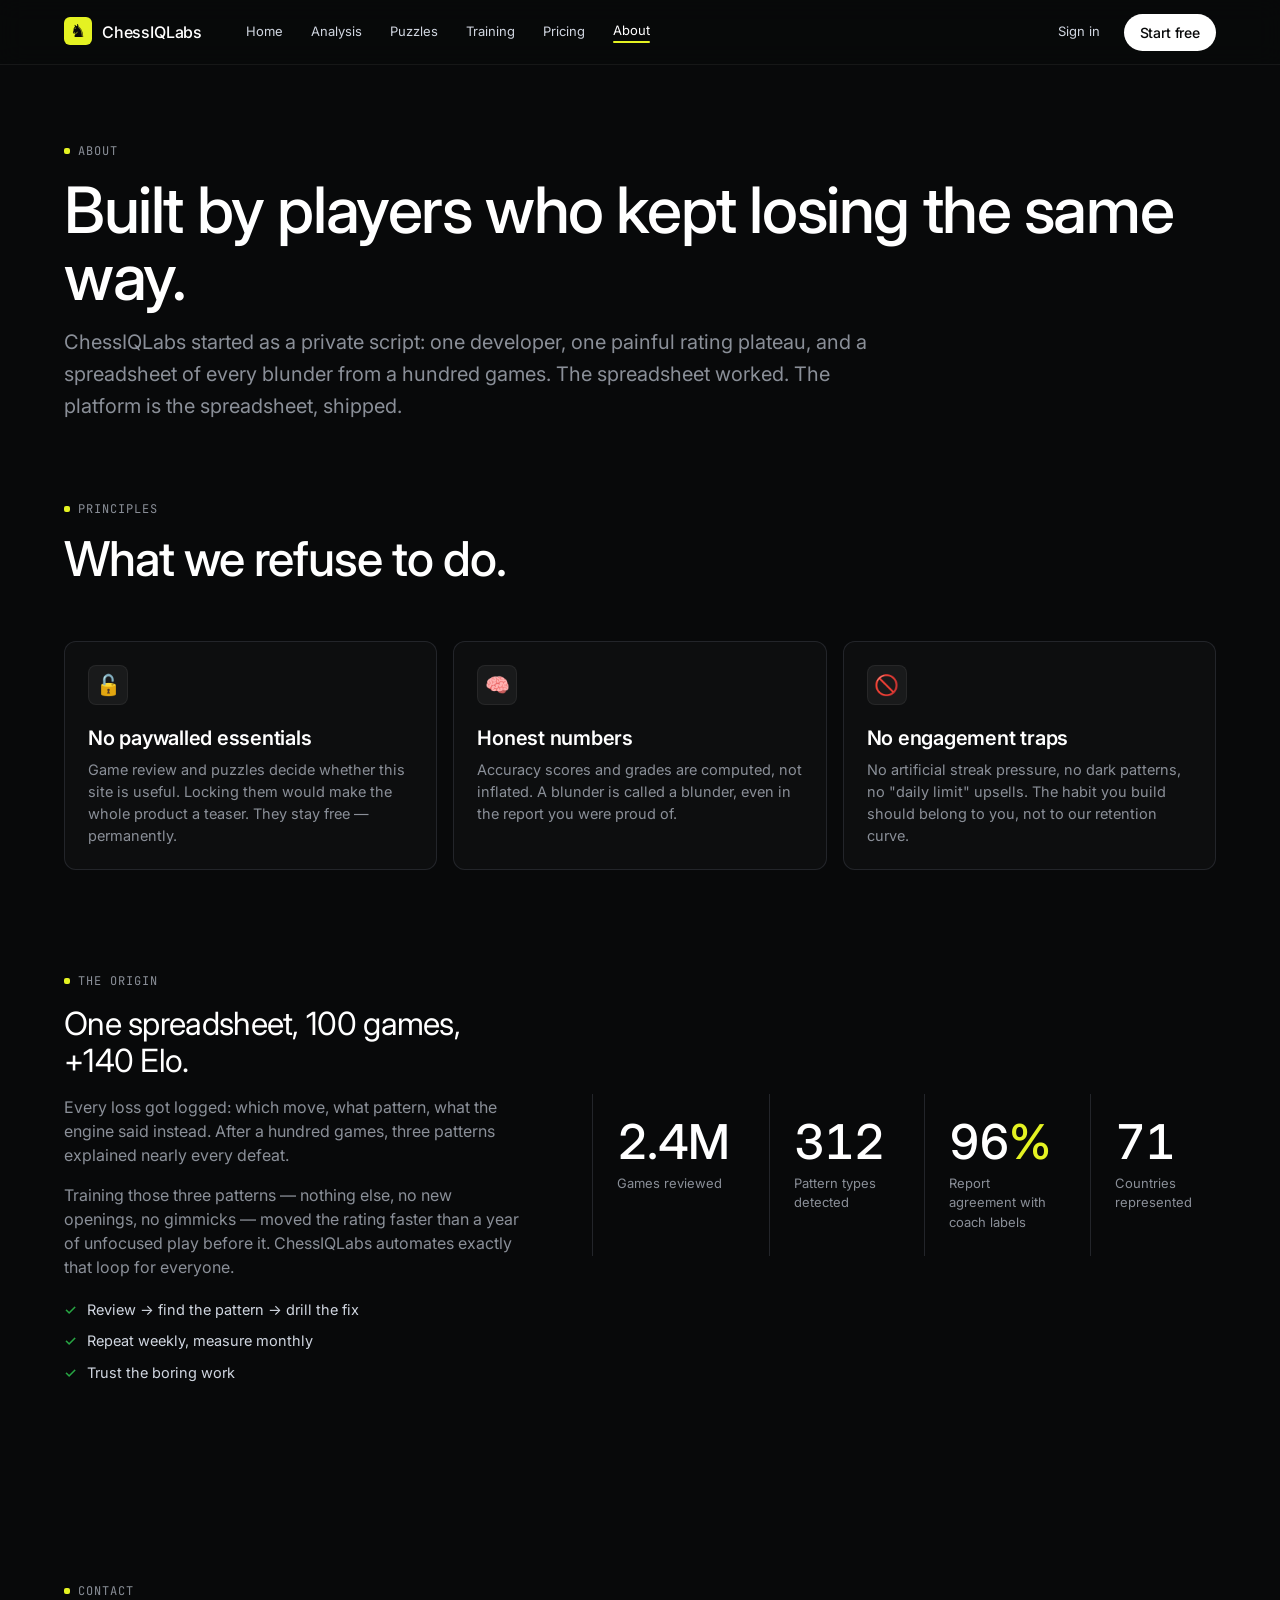
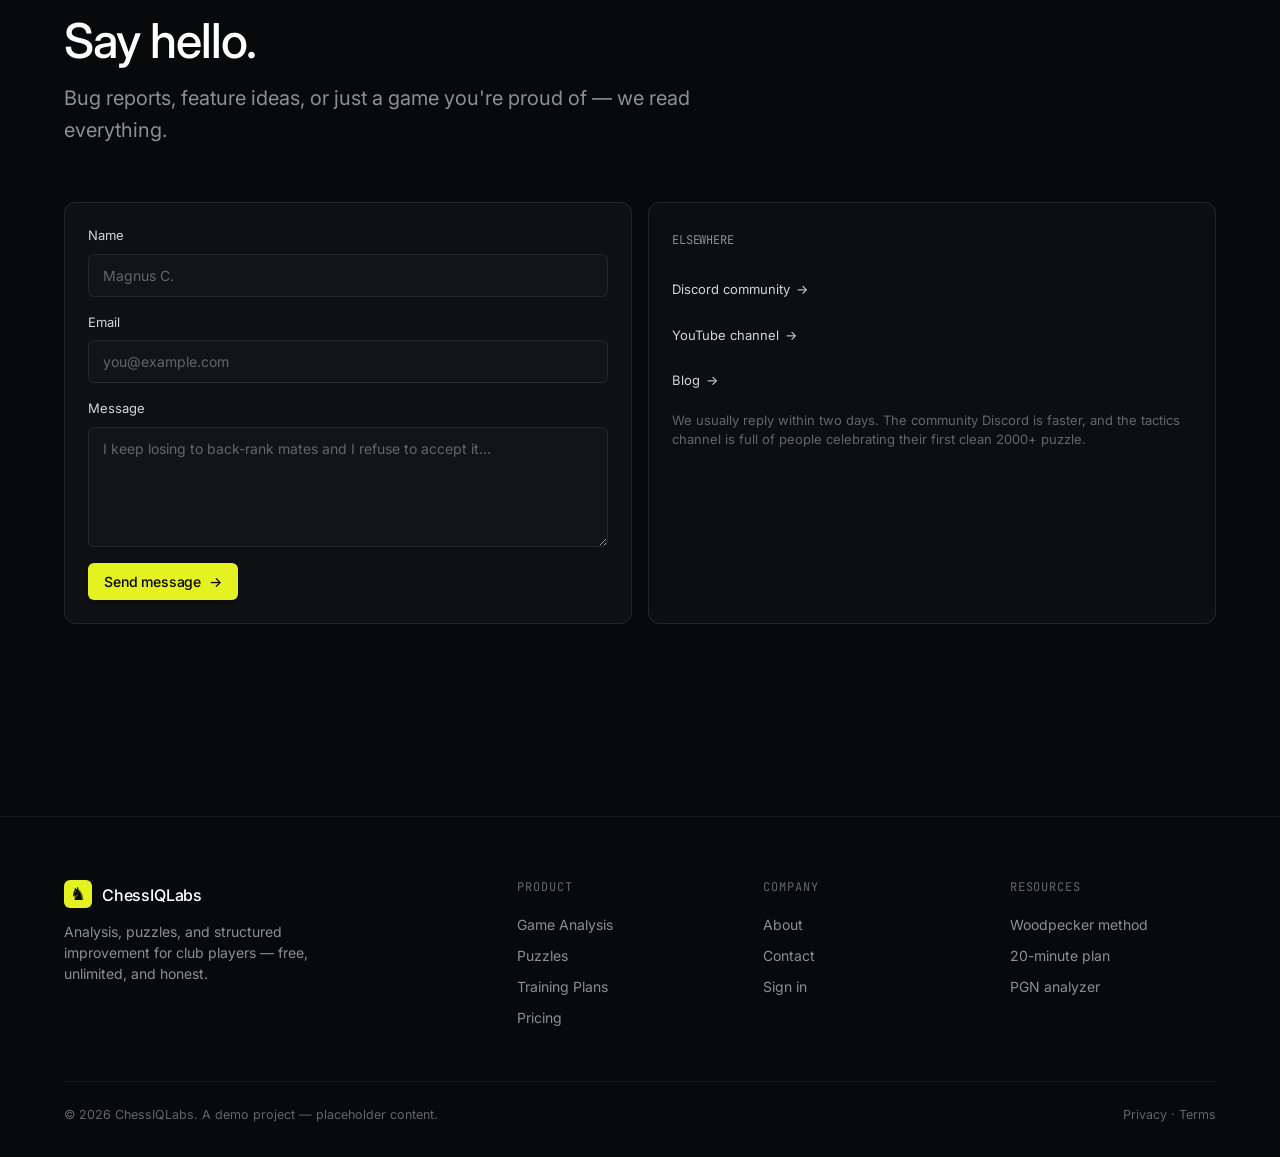
==== about.html @ 715cc567 "ChessIQLabs v1 - chess analysis, puzzles and training site" ====
<!DOCTYPE html>
<html lang="en">
<head>
  <meta charset="UTF-8" />
  <meta name="viewport" content="width=device-width, initial-scale=1.0" />
  <title>About — ChessIQLabs</title>
  <meta name="description" content="About ChessIQLabs: why we built a free, honest chess improvement platform for club players." />
  <link rel="icon" href="data:image/svg+xml,<svg xmlns='http://www.w3.org/2000/svg' viewBox='0 0 100 100'><rect width='100' height='100' rx='20' fill='%23e4f222'/><text x='50' y='72' font-size='58' text-anchor='middle'>♞</text></svg>" />
  <link rel="preconnect" href="https://fonts.googleapis.com" />
  <link rel="preconnect" href="https://fonts.gstatic.com" crossorigin />
  <link href="https://fonts.googleapis.com/css2?family=Inter:wght@100..900&family=JetBrains+Mono:wght@400&display=swap" rel="stylesheet" />
  <link rel="stylesheet" href="css/style.css" />
</head>
<body data-page="about">

  <header class="nav">
    <div class="nav-inner">
      <a href="index.html" class="logo"><span class="logo-glyph">♞</span>ChessIQLabs</a>
      <nav class="nav-links" aria-label="Primary">
        <a href="index.html">Home</a>
        <a href="analysis.html">Analysis</a>
        <a href="puzzles.html">Puzzles</a>
        <a href="training.html">Training</a>
        <a href="pricing.html">Pricing</a>
        <a href="about.html" class="active">About</a>
      </nav>
      <div class="nav-spacer"></div>
      <div class="nav-cta">
        <a href="#" class="signin" data-signin>Sign in</a>
        <a href="analysis.html" class="btn btn-white">Start free</a>
      </div>
      <button class="hamburger" aria-label="Menu" aria-expanded="false"><span></span><span></span><span></span></button>
    </div>
  </header>
  <div class="mobile-menu">
    <a href="index.html">Home</a>
    <a href="analysis.html">Analysis</a>
    <a href="puzzles.html">Puzzles</a>
    <a href="training.html">Training</a>
    <a href="pricing.html">Pricing</a>
    <a href="about.html" class="active">About</a>
    <a href="analysis.html" class="btn btn-lime">Start free</a>
  </div>

  <main>
    <section class="page-hero">
      <div class="container">
        <span class="eyebrow">About</span>
        <h1 class="h-hero">Built by players who kept losing the same way.</h1>
        <p class="lead">ChessIQLabs started as a private script: one developer, one painful rating plateau, and a spreadsheet of every blunder from a hundred games. The spreadsheet worked. The platform is the spreadsheet, shipped.</p>
      </div>
    </section>

    <!-- ======= VALUES ======= -->
    <section class="section" style="padding-top:24px">
      <div class="container">
        <div class="section-head reveal">
          <span class="eyebrow">Principles</span>
          <h2 class="h-section">What we refuse to do.</h2>
        </div>
        <div class="grid-3">
          <div class="card reveal">
            <div class="card-icon">🔓</div>
            <h3 class="h-card">No paywalled essentials</h3>
            <p>Game review and puzzles decide whether this site is useful. Locking them would make the whole product a teaser. They stay free — permanently.</p>
          </div>
          <div class="card reveal" style="--reveal-delay:.08s">
            <div class="card-icon">🧠</div>
            <h3 class="h-card">Honest numbers</h3>
            <p>Accuracy scores and grades are computed, not inflated. A blunder is called a blunder, even in the report you were proud of.</p>
          </div>
          <div class="card reveal" style="--reveal-delay:.16s">
            <div class="card-icon">🚫</div>
            <h3 class="h-card">No engagement traps</h3>
            <p>No artificial streak pressure, no dark patterns, no "daily limit" upsells. The habit you build should belong to you, not to our retention curve.</p>
          </div>
        </div>
      </div>
    </section>

    <!-- ======= STORY SPLIT ======= -->
    <section class="section" style="padding-top:0">
      <div class="container split">
        <div class="split-copy reveal">
          <span class="eyebrow">The origin</span>
          <h2 class="h-sub">One spreadsheet, 100 games, +140 Elo.</h2>
          <p>Every loss got logged: which move, what pattern, what the engine said instead. After a hundred games, three patterns explained nearly every defeat.</p>
          <p>Training those three patterns — nothing else, no new openings, no gimmicks — moved the rating faster than a year of unfocused play before it. ChessIQLabs automates exactly that loop for everyone.</p>
          <ul class="check-list">
            <li>Review → find the pattern → drill the fix</li>
            <li>Repeat weekly, measure monthly</li>
            <li>Trust the boring work</li>
          </ul>
        </div>
        <div class="reveal" style="--reveal-delay:.1s">
          <div class="stats">
            <div class="stat"><div class="stat-num"><span data-count="2.4" data-suffix="M">0</span></div><div class="stat-label">Games reviewed</div></div>
            <div class="stat"><div class="stat-num"><span data-count="312">0</span></div><div class="stat-label">Pattern types detected</div></div>
            <div class="stat"><div class="stat-num"><span data-count="96">0</span><em>%</em></div><div class="stat-label">Report agreement with coach labels</div></div>
            <div class="stat"><div class="stat-num"><span data-count="71">0</span></div><div class="stat-label">Countries represented</div></div>
          </div>
        </div>
      </div>
    </section>

    <!-- ======= CONTACT ======= -->
    <section class="section" id="contact">
      <div class="container">
        <div class="section-head reveal">
          <span class="eyebrow">Contact</span>
          <h2 class="h-section">Say hello.</h2>
          <p class="lead">Bug reports, feature ideas, or just a game you're proud of — we read everything.</p>
        </div>
        <div class="grid-2">
          <form class="form-card reveal" id="contact-form">
            <div class="field">
              <label for="cf-name">Name</label>
              <input class="input" id="cf-name" type="text" placeholder="Magnus C." required />
            </div>
            <div class="field">
              <label for="cf-email">Email</label>
              <input class="input" id="cf-email" type="email" placeholder="you@example.com" required />
            </div>
            <div class="field">
              <label for="cf-msg">Message</label>
              <textarea class="input" id="cf-msg" placeholder="I keep losing to back-rank mates and I refuse to accept it..."></textarea>
            </div>
            <button class="btn btn-lime" type="submit">Send message <span class="arrow">→</span></button>
          </form>
          <div class="card reveal" style="--reveal-delay:.08s">
            <span class="mono">ELSEWHERE</span>
            <div style="margin-top:14px; display:grid; gap:10px">
              <a href="#" class="card-link">Discord community <span class="arrow">→</span></a>
              <a href="#" class="card-link">YouTube channel <span class="arrow">→</span></a>
              <a href="#" class="card-link">Blog <span class="arrow">→</span></a>
            </div>
            <p style="font-size:13px; color:var(--color-ash); margin-top:20px">
              We usually reply within two days. The community Discord is faster, and the tactics channel is full of people celebrating their first clean 2000+ puzzle.
            </p>
          </div>
        </div>
      </div>
    </section>
  </main>

  <footer>
    <div class="container">
      <div class="footer-grid">
        <div class="footer-brand">
          <a href="index.html" class="logo"><span class="logo-glyph">♞</span>ChessIQLabs</a>
          <p>Analysis, puzzles, and structured improvement for club players — free, unlimited, and honest.</p>
        </div>
        <div class="footer-col">
          <h4>Product</h4>
          <a href="analysis.html">Game Analysis</a>
          <a href="puzzles.html">Puzzles</a>
          <a href="training.html">Training Plans</a>
          <a href="pricing.html">Pricing</a>
        </div>
        <div class="footer-col">
          <h4>Company</h4>
          <a href="about.html">About</a>
          <a href="about.html#contact">Contact</a>
          <a href="#" data-signin>Sign in</a>
        </div>
        <div class="footer-col">
          <h4>Resources</h4>
          <a href="training.html#woodpecker">Woodpecker method</a>
          <a href="training.html#plan">20-minute plan</a>
          <a href="analysis.html">PGN analyzer</a>
        </div>
      </div>
      <div class="footer-bottom">
        <span>© <span data-year>2026</span> ChessIQLabs. A demo project — placeholder content.</span>
        <span><a href="#">Privacy</a> · <a href="#">Terms</a></span>
      </div>
    </div>
  </footer>

  <script src="js/chess.js"></script>
  <script src="js/main.js"></script>
  <script>
    // Contact form — demo only, no backend
    document.getElementById("contact-form").addEventListener("submit", function (e) {
      e.preventDefault();
      this.reset();
      if (window.showToast) window.showToast("Message sent — we'll get back to you soon! (demo)");
    });
  </script>
</body>
</html>
---- css/style.css ----
/* ============================================================
   ChessIQLabs — Design System
   Dark "midnight precision" system: near-black surfaces,
   paper-white type, one electric lime accent, hairline borders.
   ============================================================ */

/* ---------- Tokens ---------- */
:root {
  /* Colors */
  --color-void: #08090a;
  --color-carbon: #0f1011;
  --color-obsidian: #161718;
  --color-graphite: #23252a;
  --color-smoke: #383b3f;
  --color-ash: #62666d;
  --color-fog: #8a8f98;
  --color-mist: #d0d6e0;
  --color-bone: #e5e5e6;
  --color-paper: #ffffff;
  --color-acid-lime: #e4f222;
  --color-pulse-green: #27a644;
  --color-coral-red: #eb5757;
  --color-signal-teal: #02b8cc;
  --color-iris-violet: #6366f1;
  --color-lavender: #8b5cf6;

  /* Typography */
  --font-sans: 'Inter', ui-sans-serif, system-ui, -apple-system, BlinkMacSystemFont, "Segoe UI", Roboto, sans-serif;
  --font-mono: 'JetBrains Mono', ui-monospace, SFMono-Regular, Menlo, Consolas, monospace;

  /* Radii */
  --radius-cards: 12px;
  --radius-buttons: 6px;
  --radius-inputs: 6px;
  --radius-pills: 9999px;
  --radius-badges: 4px;

  /* Shadows — hairline borders do the separating, shadows stay subtle */
  --shadow-sm: rgba(0, 0, 0, 0.4) 0px 2px 4px 0px;
  --shadow-xl: rgba(8, 9, 10, 0.6) 0px 4px 32px 0px;
  --inset-border: inset 0 0 0 1px var(--color-graphite);

  /* Layout */
  --page-max-width: 1200px;
  --section-gap: 96px;

  /* Board squares */
  --sq-light: #c8ccc4;
  --sq-dark: #4c5450;
}

/* ---------- Reset / Base ---------- */
*, *::before, *::after { box-sizing: border-box; margin: 0; padding: 0; }

html { scroll-behavior: smooth; }

body {
  background: var(--color-void);
  color: var(--color-mist);
  font-family: var(--font-sans);
  font-size: 16px;
  font-weight: 400;
  line-height: 1.5;
  -webkit-font-smoothing: antialiased;
  text-rendering: optimizeLegibility;
  overflow-x: hidden;
}

img, svg { display: block; max-width: 100%; }

a { color: inherit; text-decoration: none; }

button {
  font-family: inherit;
  cursor: pointer;
  border: 0;
  background: none;
  color: inherit;
}

::selection { background: var(--color-acid-lime); color: var(--color-void); }

/* ---------- Typography scale ---------- */
h1, h2, h3, h4 { color: var(--color-paper); font-weight: 510; letter-spacing: -0.022em; line-height: 1.05; }

.h-display { font-size: clamp(42px, 6.4vw, 72px); }
.h-hero    { font-size: clamp(38px, 5.6vw, 64px); }
.h-section { font-size: clamp(32px, 4.4vw, 48px); }
.h-sub     { font-size: clamp(26px, 3.2vw, 32px); font-weight: 400; letter-spacing: -0.022em; line-height: 1.13; }
.h-card    { font-size: 20px; font-weight: 590; letter-spacing: -0.012em; line-height: 1.33; }

.lead { font-size: clamp(17px, 2vw, 20px); line-height: 1.6; color: var(--color-fog); max-width: 62ch; }
.body-muted { color: var(--color-fog); }

.mono {
  font-family: var(--font-mono);
  font-size: 12px;
  letter-spacing: -0.13px;
  color: var(--color-fog);
  font-feature-settings: "cv01" on, "ss03" on, "zero" on;
}

.eyebrow {
  display: inline-flex;
  align-items: center;
  gap: 8px;
  font-family: var(--font-mono);
  font-size: 12px;
  letter-spacing: 0.08em;
  text-transform: uppercase;
  color: var(--color-fog);
}
.eyebrow::before {
  content: "";
  width: 6px; height: 6px;
  border-radius: 2px;
  background: var(--color-acid-lime);
}

/* ---------- Layout ---------- */
.container {
  max-width: var(--page-max-width);
  margin: 0 auto;
  padding: 0 24px;
}

.section { padding: var(--section-gap) 0; }
.section-sm { padding: 64px 0; }

.section-head { max-width: 720px; margin-bottom: 56px; }
.section-head .eyebrow { margin-bottom: 16px; }
.section-head p { margin-top: 16px; }

/* ---------- Buttons ---------- */
.btn {
  display: inline-flex;
  align-items: center;
  justify-content: center;
  gap: 8px;
  font-size: 14px;
  font-weight: 510;
  letter-spacing: -0.011em;
  border-radius: var(--radius-buttons);
  padding: 10px 16px;
  transition: transform .15s ease, background .2s ease, border-color .2s ease, color .2s ease, box-shadow .2s ease;
  white-space: nowrap;
}
.btn:active { transform: translateY(1px) scale(.99); }
.btn .arrow { transition: transform .2s ease; }
.btn:hover .arrow { transform: translateX(3px); }

.btn-lime {
  background: var(--color-acid-lime);
  color: var(--color-void);
  box-shadow: rgba(0,0,0,.01) 0 5px 2px 0, rgba(0,0,0,.04) 0 3px 2px 0, rgba(0,0,0,.07) 0 1px 1px 0;
}
.btn-lime:hover { background: #eeff45; }

.btn-ghost {
  background: transparent;
  color: var(--color-mist);
  border: 1px solid var(--color-graphite);
}
.btn-ghost:hover { border-color: var(--color-smoke); color: var(--color-paper); }

.btn-white {
  background: var(--color-paper);
  color: var(--color-void);
  border-radius: var(--radius-pills);
  padding: 8px 16px;
}
.btn-white:hover { background: var(--color-bone); }

.btn-lg { padding: 14px 24px; font-size: 15px; }

/* ---------- Badges / pills ---------- */
.badge {
  display: inline-flex;
  align-items: center;
  gap: 6px;
  background: rgba(255,255,255,.05);
  color: var(--color-fog);
  border-radius: var(--radius-badges);
  padding: 3px 8px;
  font-size: 12px;
  font-weight: 400;
  line-height: 1.6;
}
.badge-lime   { color: var(--color-acid-lime); background: rgba(228,242,34,.08); }
.badge-green  { color: var(--color-pulse-green); background: rgba(39,166,68,.1); }
.badge-red    { color: var(--color-coral-red); background: rgba(235,87,87,.1); }
.badge-violet { color: var(--color-lavender); background: rgba(139,92,246,.12); }
.badge-teal   { color: var(--color-signal-teal); background: rgba(2,184,204,.1); }

.pill {
  background: rgba(255,255,255,.05);
  color: var(--color-mist);
  border-radius: var(--radius-pills);
  padding: 4px 12px;
  font-size: 12px;
}

/* ---------- Navigation ---------- */
.nav {
  position: fixed;
  inset: 0 0 auto 0;
  z-index: 100;
  background: rgba(8,9,10,.78);
  backdrop-filter: blur(12px);
  -webkit-backdrop-filter: blur(12px);
  border-bottom: 1px solid rgba(255,255,255,.06);
}
.nav-inner {
  max-width: var(--page-max-width);
  margin: 0 auto;
  padding: 0 24px;
  height: 64px;
  display: flex;
  align-items: center;
  gap: 24px;
}
.logo {
  display: inline-flex;
  align-items: center;
  gap: 10px;
  font-size: 16px;
  font-weight: 510;
  letter-spacing: -0.011em;
  color: var(--color-paper);
}
.logo-glyph {
  width: 28px; height: 28px;
  border-radius: 6px;
  background: var(--color-acid-lime);
  color: var(--color-void);
  display: grid;
  place-items: center;
  font-size: 18px;
  line-height: 1;
  transform: translateY(-1px);
}
.nav-links {
  display: flex;
  align-items: center;
  gap: 4px;
  margin-left: 8px;
}
.nav-links a {
  color: var(--color-mist);
  font-size: 13px;
  font-weight: 400;
  padding: 8px 12px;
  border-radius: var(--radius-buttons);
  transition: color .15s ease, background .15s ease;
}
.nav-links a:hover { color: var(--color-paper); background: rgba(255,255,255,.04); }
.nav-links a.active { color: var(--color-paper); }
.nav-links a.active::after {
  content: "";
  display: block;
  height: 2px;
  margin-top: 1px;
  border-radius: 1px;
  background: var(--color-acid-lime);
}
.nav-spacer { flex: 1; }
.nav-cta { display: flex; align-items: center; gap: 12px; }
.nav-cta .signin {
  color: var(--color-mist);
  font-size: 13px;
  padding: 8px 12px;
  border-radius: var(--radius-buttons);
}
.nav-cta .signin:hover { color: var(--color-paper); background: rgba(255,255,255,.04); }

.hamburger {
  display: none;
  width: 40px; height: 40px;
  border-radius: var(--radius-buttons);
  border: 1px solid var(--color-graphite);
  position: relative;
}
.hamburger span {
  position: absolute;
  left: 10px; right: 10px;
  height: 1.5px;
  background: var(--color-mist);
  transition: transform .25s ease, opacity .2s ease;
}
.hamburger span:nth-child(1) { top: 14px; }
.hamburger span:nth-child(2) { top: 19px; }
.hamburger span:nth-child(3) { top: 24px; }
.hamburger.open span:nth-child(1) { transform: translateY(5px) rotate(45deg); }
.hamburger.open span:nth-child(2) { opacity: 0; }
.hamburger.open span:nth-child(3) { transform: translateY(-5px) rotate(-45deg); }

.mobile-menu {
  display: none;
  position: fixed;
  top: 64px; left: 0; right: 0;
  z-index: 99;
  background: rgba(8,9,10,.97);
  border-bottom: 1px solid var(--color-graphite);
  padding: 12px 24px 24px;
}
.mobile-menu.open { display: block; }
.mobile-menu a {
  display: block;
  padding: 14px 4px;
  font-size: 16px;
  color: var(--color-mist);
  border-bottom: 1px solid rgba(255,255,255,.05);
}
.mobile-menu a.active { color: var(--color-paper); }
.mobile-menu .btn { width: 100%; margin-top: 16px; }

main { padding-top: 64px; }

/* ---------- Hero ---------- */
.hero {
  position: relative;
  padding: 96px 0 72px;
  overflow: hidden;
}
.hero::before {
  /* atmospheric gradient floor */
  content: "";
  position: absolute;
  inset: auto -20% -40% -20%;
  height: 120%;
  background:
    radial-gradient(600px 400px at 70% 30%, rgba(228,242,34,.05), transparent 65%),
    radial-gradient(900px 600px at 50% 110%, rgba(208,214,224,.07), transparent 70%);
  pointer-events: none;
}
.hero-grid {
  position: relative;
  display: grid;
  grid-template-columns: minmax(0, 1.05fr) minmax(0, .95fr);
  gap: 64px;
  align-items: center;
}
.hero-copy .badge-lime { margin-bottom: 24px; }
.hero-copy h1 { margin-bottom: 20px; }
.hero-copy .lead { margin-bottom: 32px; }
.hero-actions { display: flex; flex-wrap: wrap; gap: 12px; margin-bottom: 28px; }
.hero-meta { display: flex; flex-wrap: wrap; gap: 20px; }
.hero-meta span { display: inline-flex; align-items: center; gap: 8px; }
.hero-meta .tick { color: var(--color-pulse-green); }

/* Hero board frame */
.board-frame {
  background: var(--color-carbon);
  border-radius: var(--radius-cards);
  box-shadow: var(--inset-border), var(--shadow-xl);
  padding: 20px;
  position: relative;
}
.board-frame .frame-head {
  display: flex;
  justify-content: space-between;
  align-items: center;
  padding: 2px 4px 12px;
}
.board-frame .frame-head .dot-row { display: flex; gap: 6px; }
.board-frame .frame-head .dot-row i {
  width: 8px; height: 8px; border-radius: 50%;
  background: var(--color-graphite);
}
.board-frame .frame-head .dot-row i:first-child { background: var(--color-smoke); }

.float-chip {
  position: absolute;
  z-index: 5;
  background: rgba(15,16,17,.92);
  border: 1px solid var(--color-graphite);
  border-radius: var(--radius-cards);
  padding: 10px 14px;
  display: flex;
  align-items: center;
  gap: 10px;
  box-shadow: var(--shadow-xl);
  animation: floaty 5s ease-in-out infinite;
}
.float-chip .fc-label { font-size: 11px; color: var(--color-fog); display: block; }
.float-chip .fc-value { font-size: 15px; font-weight: 590; color: var(--color-paper); letter-spacing: -0.011em; }
.float-chip .fc-ico {
  width: 32px; height: 32px;
  border-radius: 8px;
  display: grid; place-items: center;
  font-size: 16px;
  background: rgba(228,242,34,.1);
  color: var(--color-acid-lime);
}
.float-chip .fc-ico.alt { background: rgba(2,184,204,.12); color: var(--color-signal-teal); }
.chip-1 { top: -18px; right: -14px; }
.chip-2 { bottom: 34px; left: -26px; animation-delay: 2.2s; }

@keyframes floaty {
  0%, 100% { transform: translateY(0); }
  50% { transform: translateY(-8px); }
}

/* ---------- Trust strip ---------- */
.trust-row {
  display: flex;
  flex-wrap: wrap;
  justify-content: center;
  gap: 16px 48px;
  padding: 32px 0;
  border-top: 1px solid rgba(255,255,255,.05);
  border-bottom: 1px solid rgba(255,255,255,.05);
}
.trust-row span {
  color: var(--color-ash);
  font-family: var(--font-mono);
  font-size: 12px;
  letter-spacing: .04em;
  text-transform: uppercase;
}

/* ---------- Cards & grids ---------- */
.grid-3 {
  display: grid;
  grid-template-columns: repeat(3, 1fr);
  gap: 16px;
}
.grid-2 {
  display: grid;
  grid-template-columns: repeat(2, 1fr);
  gap: 16px;
}
.card {
  background: rgba(255,255,255,.02);
  border-radius: var(--radius-cards);
  box-shadow: var(--inset-border);
  padding: 24px;
  transition: transform .25s ease, box-shadow .25s ease, background .25s ease;
}
.card:hover {
  transform: translateY(-3px);
  background: rgba(255,255,255,.03);
  box-shadow: inset 0 0 0 1px var(--color-smoke), var(--shadow-sm);
}
.card-icon {
  width: 40px; height: 40px;
  border-radius: 8px;
  display: grid; place-items: center;
  font-size: 20px;
  margin-bottom: 20px;
  background: rgba(255,255,255,.05);
  box-shadow: inset 0 0 0 1px rgba(255,255,255,.06);
}
.card h3 { margin-bottom: 8px; }
.card p { color: var(--color-fog); font-size: 14.5px; }
.card .card-link {
  display: inline-flex;
  align-items: center;
  gap: 6px;
  margin-top: 16px;
  font-size: 13px;
  color: var(--color-mist);
}
.card .card-link:hover { color: var(--color-acid-lime); }
.card.feature-lime { box-shadow: inset 0 0 0 1px rgba(228,242,34,.35); }

/* ---------- Steps ---------- */
.steps {
  display: grid;
  grid-template-columns: repeat(3, 1fr);
  gap: 24px;
}
.step { position: relative; padding-top: 24px; border-top: 1px solid var(--color-graphite); }
.step-num {
  font-family: var(--font-mono);
  font-size: 12px;
  color: var(--color-acid-lime);
  display: block;
  margin-bottom: 12px;
}
.step h3 { font-size: 20px; margin-bottom: 8px; }
.step p { color: var(--color-fog); font-size: 14.5px; }

/* ---------- Split feature ---------- */
.split {
  display: grid;
  grid-template-columns: 1fr 1fr;
  gap: 64px;
  align-items: center;
}
.split.rev .split-copy { order: 2; }
.split-copy .eyebrow { margin-bottom: 16px; }
.split-copy h2 { margin-bottom: 16px; }
.split-copy p { color: var(--color-fog); margin-bottom: 16px; }
.check-list { display: grid; gap: 10px; margin-top: 20px; }
.check-list li {
  list-style: none;
  display: flex;
  gap: 10px;
  align-items: flex-start;
  font-size: 14.5px;
  color: var(--color-mist);
}
.check-list li::before { content: "✓"; color: var(--color-pulse-green); font-weight: 510; }

/* ---------- Eval graph (CSS mock + live) ---------- */
.eval-graph {
  background: var(--color-carbon);
  border-radius: var(--radius-cards);
  box-shadow: var(--inset-border);
  padding: 24px;
}
.eval-graph .eg-head {
  display: flex;
  justify-content: space-between;
  margin-bottom: 16px;
  font-family: var(--font-mono);
  font-size: 11px;
  color: var(--color-fog);
}
.eval-bars {
  display: flex;
  align-items: flex-end;
  gap: 4px;
  height: 160px;
  position: relative;
}
.eval-bars::before {
  content: "";
  position: absolute;
  left: 0; right: 0; top: 50%;
  height: 1px;
  background: var(--color-smoke);
}
.eval-bar {
  flex: 1;
  border-radius: 2px 2px 0 0;
  background: rgba(255,255,255,.14);
  position: relative;
  transform-origin: bottom;
  animation: growBar 1s cubic-bezier(.2,.8,.2,1) backwards;
}
.eval-bar.hot { background: var(--color-acid-lime); }
.eval-bar.blunder { background: var(--color-coral-red); }
.eval-bar.below {
  transform: scaleY(-1);
  transform-origin: center;
  animation: growBarBlack 1s cubic-bezier(.2,.8,.2,1) backwards;
}
@keyframes growBar { from { transform: scaleY(0); } to { transform: scaleY(1); } }
@keyframes growBarBlack { from { transform: scaleY(0); } to { transform: scaleY(-1); } }

/* ---------- Stats band ---------- */
.stats {
  display: grid;
  grid-template-columns: repeat(4, 1fr);
  gap: 16px;
  text-align: left;
}
.stat {
  padding: 24px;
  border-left: 1px solid var(--color-graphite);
}
.stat-num {
  font-size: clamp(32px, 4vw, 48px);
  font-weight: 510;
  letter-spacing: -0.022em;
  color: var(--color-paper);
  line-height: 1;
  font-variant-numeric: tabular-nums;
}
.stat-num em { font-style: normal; color: var(--color-acid-lime); }
.stat-label { margin-top: 8px; color: var(--color-fog); font-size: 13px; }

/* ---------- Quotes ---------- */
.quotes { display: grid; grid-template-columns: repeat(3, 1fr); gap: 16px; }
.quote { display: flex; flex-direction: column; gap: 16px; }
.quote blockquote { color: var(--color-mist); font-size: 15px; line-height: 1.6; }
.quote .q-author { display: flex; align-items: center; gap: 12px; margin-top: auto; }
.q-avatar {
  width: 36px; height: 36px;
  border-radius: var(--radius-pills);
  background: var(--color-obsidian);
  box-shadow: inset 0 0 0 1px var(--color-smoke);
  display: grid; place-items: center;
  font-size: 15px; color: var(--color-fog);
  font-weight: 590;
}
.q-author .qa-name { font-size: 13.5px; color: var(--color-paper); }
.q-author .qa-meta { font-size: 12px; color: var(--color-ash); }

/* ---------- FAQ ---------- */
.faq { display: grid; gap: 8px; max-width: 760px; }
.faq-item {
  background: rgba(255,255,255,.02);
  border-radius: var(--radius-cards);
  box-shadow: var(--inset-border);
  overflow: hidden;
}
.faq-q {
  width: 100%;
  display: flex;
  justify-content: space-between;
  align-items: center;
  gap: 16px;
  padding: 18px 20px;
  font-size: 15px;
  font-weight: 510;
  color: var(--color-paper);
  text-align: left;
  letter-spacing: -0.011em;
}
.faq-q .chev {
  transition: transform .25s ease;
  color: var(--color-fog);
  font-size: 14px;
  flex-shrink: 0;
}
.faq-item.open .chev { transform: rotate(45deg); color: var(--color-acid-lime); }
.faq-a {
  max-height: 0;
  overflow: hidden;
  transition: max-height .3s ease;
}
.faq-a p { padding: 0 20px 18px; color: var(--color-fog); font-size: 14.5px; }

/* ---------- CTA band ---------- */
.cta-band {
  position: relative;
  background: var(--color-carbon);
  border-radius: 16px;
  box-shadow: var(--inset-border);
  padding: clamp(40px, 6vw, 72px);
  text-align: center;
  overflow: hidden;
}
.cta-band::before {
  content: "";
  position: absolute;
  inset: -40% -20% auto;
  height: 120%;
  background: radial-gradient(500px 260px at 50% 0%, rgba(228,242,34,.09), transparent 70%);
  pointer-events: none;
}
.cta-band h2 { position: relative; margin-bottom: 12px; }
.cta-band p { position: relative; color: var(--color-fog); max-width: 52ch; margin: 0 auto 28px; }
.cta-band .hero-actions { justify-content: center; margin: 0; position: relative; }
.cta-band .mono { position: relative; display: block; margin-top: 16px; }

/* ---------- Page hero (inner pages) ---------- */
.page-hero { padding: 72px 0 48px; }
.page-hero h1 { margin: 16px 0 16px; }
.page-hero .lead { margin-bottom: 0; }

/* ---------- Forms ---------- */
.input, select.input {
  width: 100%;
  background: rgba(255,255,255,.02);
  border: 1px solid rgba(255,255,255,.08);
  color: var(--color-mist);
  border-radius: var(--radius-inputs);
  padding: 12px 14px;
  font-family: inherit;
  font-size: 14px;
  outline: none;
  transition: border-color .2s ease, background .2s ease;
}
.input::placeholder { color: var(--color-ash); }
.input:focus { border-color: var(--color-mist); background: rgba(255,255,255,.03); }
textarea.input { resize: vertical; min-height: 120px; }

.field { display: grid; gap: 8px; margin-bottom: 16px; }
.field label { font-size: 13px; color: var(--color-mist); }

.form-card {
  background: var(--color-carbon);
  border-radius: var(--radius-cards);
  box-shadow: var(--inset-border);
  padding: 24px;
}

/* Toast */
.toast {
  position: fixed;
  bottom: 24px; left: 50%;
  transform: translate(-50%, 20px);
  background: var(--color-obsidian);
  border: 1px solid var(--color-smoke);
  color: var(--color-paper);
  padding: 12px 20px;
  border-radius: var(--radius-cards);
  font-size: 14px;
  box-shadow: var(--shadow-xl);
  opacity: 0;
  pointer-events: none;
  transition: opacity .25s ease, transform .25s ease;
  z-index: 200;
  display: flex;
  align-items: center;
  gap: 10px;
}
.toast.show { opacity: 1; transform: translate(-50%, 0); }
.toast .t-dot { width: 8px; height: 8px; border-radius: 50%; background: var(--color-acid-lime); }

/* ============================================================
   CHESS BOARD
   ============================================================ */
.board-wrap {
  container-type: inline-size;
  width: 100%;
}
.board {
  display: grid;
  grid-template-columns: repeat(8, 1fr);
  grid-template-rows: repeat(8, 1fr);
  aspect-ratio: 1;
  width: 100%;
  border-radius: 6px;
  overflow: hidden;
  box-shadow: inset 0 0 0 1px rgba(255,255,255,.08), var(--shadow-xl);
  user-select: none;
}
.sq {
  position: relative;
  display: grid;
  place-items: center;
  cursor: default;
}
.sq.light { background: var(--sq-light); }
.sq.dark  { background: var(--sq-dark); }
.sq.clickable { cursor: pointer; }
.sq.last::after {
  content: "";
  position: absolute; inset: 0;
  background: rgba(228,242,34,.28);
}
.sq.sel::after {
  content: "";
  position: absolute; inset: 0;
  background: rgba(228,242,34,.45);
  box-shadow: inset 0 0 0 2px var(--color-acid-lime);
}
.sq.target::after {
  content: "";
  position: absolute;
  width: 26%; height: 26%;
  border-radius: 50%;
  background: rgba(228,242,34,.55);
}
.sq.target.capture::after {
  width: 82%; height: 82%;
  border-radius: 50%;
  background: none;
  box-shadow: inset 0 0 0 4px rgba(235,87,87,.7);
}
.sq.hint-sq::after {
  content: "";
  position: absolute; inset: 0;
  background: rgba(2,184,204,.35);
  box-shadow: inset 0 0 0 2px var(--color-signal-teal);
}
.sq.wrong::after {
  content: "";
  position: absolute; inset: 0;
  background: rgba(235,87,87,.4);
}
.sq .coord {
  position: absolute;
  font-size: 8.5cqw;
  font-weight: 510;
  font-family: var(--font-sans);
  opacity: .8;
  pointer-events: none;
}
.sq .coord.file { bottom: 2%; right: 5%; }
.sq .coord.rank { top: 3%; left: 5%; }
.sq.light .coord { color: var(--sq-dark); }
.sq.dark .coord { color: var(--sq-light); }

.piece {
  font-size: 10.5cqw;
  line-height: 1;
  z-index: 2;
  pointer-events: none;
  transition: transform .15s ease;
  font-family: "Segoe UI Symbol", "Noto Sans Symbols 2", var(--font-sans);
}
.piece.white {
  color: #fafaf7;
  text-shadow: 0 1px 0 #3a3f3b, 0 0 2px rgba(0,0,0,.65), 0 0 4px rgba(0,0,0,.3);
}
.piece.black {
  color: #17191b;
  text-shadow: 0 0 2px rgba(230,235,230,.35), 0 0 4px rgba(230,235,230,.18);
}
.sq.sel .piece { transform: scale(1.08); }

.board-legend {
  display: flex;
  justify-content: space-between;
  margin-top: 8px;
  font-family: var(--font-mono);
  font-size: 11px;
  color: var(--color-ash);
}

@keyframes shake {
  0%, 100% { transform: translateX(0); }
  20%, 60% { transform: translateX(-5px); }
  40%, 80% { transform: translateX(5px); }
}
.board.shake { animation: shake .35s ease; }

/* ============================================================
   ANALYSIS PAGE
   ============================================================ */
.analysis-grid {
  display: grid;
  grid-template-columns: minmax(0, 1fr) minmax(0, 380px);
  gap: 24px;
  align-items: start;
}
.moves-panel {
  background: var(--color-carbon);
  border-radius: var(--radius-cards);
  box-shadow: var(--inset-border);
  padding: 20px;
}
.moves-head {
  display: flex;
  justify-content: space-between;
  align-items: center;
  padding-bottom: 12px;
  border-bottom: 1px solid var(--color-graphite);
  margin-bottom: 12px;
}
.moves-list {
  display: grid;
  grid-template-columns: 1fr 1fr;
  gap: 6px;
  max-height: 340px;
  overflow-y: auto;
  padding-right: 4px;
}
.moves-list::-webkit-scrollbar { width: 6px; }
.moves-list::-webkit-scrollbar-thumb { background: var(--color-smoke); border-radius: 3px; }
.move-btn {
  display: flex;
  justify-content: space-between;
  align-items: center;
  gap: 8px;
  width: 100%;
  text-align: left;
  background: rgba(255,255,255,.03);
  border-radius: var(--radius-buttons);
  padding: 9px 12px;
  font-family: var(--font-mono);
  font-size: 12.5px;
  color: var(--color-mist);
  border: 1px solid transparent;
  transition: background .15s ease, border-color .15s ease, color .15s ease;
}
.move-btn:hover { background: rgba(255,255,255,.06); color: var(--color-paper); }
.move-btn.active {
  background: rgba(228,242,34,.09);
  border-color: rgba(228,242,34,.4);
  color: var(--color-paper);
}
.move-btn .m-num { color: var(--color-ash); margin-right: 6px; }
.grade-dot { width: 8px; height: 8px; border-radius: 50%; flex-shrink: 0; }
.g-brilliant { background: var(--color-acid-lime); }
.g-good { background: var(--color-pulse-green); }
.g-ok { background: var(--color-fog); }
.g-mistake { background: #e2a33d; }
.g-blunder { background: var(--color-coral-red); }

.analysis-controls {
  display: flex;
  gap: 8px;
  margin-top: 12px;
  padding-top: 12px;
  border-top: 1px solid var(--color-graphite);
}
.ctrl-btn {
  flex: 1;
  background: rgba(255,255,255,.04);
  border: 1px solid var(--color-graphite);
  border-radius: var(--radius-buttons);
  padding: 9px 0;
  font-size: 13px;
  color: var(--color-mist);
  transition: background .15s ease, border-color .15s ease;
}
.ctrl-btn:hover { background: rgba(255,255,255,.07); border-color: var(--color-smoke); }

.note-card {
  margin-top: 16px;
  background: rgba(255,255,255,.02);
  border-radius: var(--radius-cards);
  box-shadow: var(--inset-border);
  padding: 16px;
}
.note-card .n-move {
  font-family: var(--font-mono);
  font-size: 13px;
  color: var(--color-acid-lime);
  margin-bottom: 8px;
  display: block;
}
.note-card p { font-size: 14px; color: var(--color-fog); }
.eval-line {
  display: flex;
  align-items: center;
  justify-content: space-between;
  margin-top: 12px;
  padding-top: 12px;
  border-top: 1px solid var(--color-graphite);
  font-family: var(--font-mono);
  font-size: 12px;
  color: var(--color-fog);
}
.eval-line strong { color: var(--color-paper); font-weight: 510; }

.import-card {
  background: var(--color-carbon);
  border-radius: var(--radius-cards);
  box-shadow: var(--inset-border);
  padding: 24px;
}
.import-row { display: flex; gap: 12px; }
.import-row .input { flex: 1; }
.source-tabs { display: flex; gap: 8px; margin-bottom: 16px; }
.source-tab {
  flex: 1;
  text-align: center;
  padding: 9px 0;
  font-size: 13px;
  border-radius: var(--radius-buttons);
  border: 1px solid var(--color-graphite);
  color: var(--color-fog);
  transition: all .15s ease;
}
.source-tab.active {
  background: rgba(255,255,255,.05);
  border-color: var(--color-smoke);
  color: var(--color-paper);
}

/* ============================================================
   PUZZLES PAGE
   ============================================================ */
.puzzle-grid {
  display: grid;
  grid-template-columns: minmax(0, 1fr) minmax(0, 360px);
  gap: 24px;
  align-items: start;
}
.puzzle-side .card + .card { margin-top: 16px; }
.puzzle-status {
  display: flex;
  align-items: center;
  gap: 10px;
  min-height: 24px;
  font-size: 14.5px;
  margin-top: 14px;
}
.puzzle-status.ok { color: var(--color-pulse-green); }
.puzzle-status.err { color: var(--color-coral-red); }
.puzzle-status .ps-ico { font-size: 15px; }
.puzzle-actions { display: flex; gap: 8px; margin-top: 16px; }
.puzzle-actions .btn { flex: 1; }
.progress-track {
  height: 6px;
  border-radius: 3px;
  background: rgba(255,255,255,.06);
  overflow: hidden;
  margin-top: 16px;
}
.progress-fill {
  height: 100%;
  width: 0%;
  border-radius: 3px;
  background: var(--color-acid-lime);
  transition: width .4s ease;
}
.streak-flames { font-size: 14px; letter-spacing: 2px; }

.filter-row { display: flex; flex-wrap: wrap; gap: 8px; margin-bottom: 32px; }
.filter-chip {
  padding: 7px 14px;
  border-radius: var(--radius-pills);
  border: 1px solid var(--color-graphite);
  font-size: 13px;
  color: var(--color-fog);
  transition: all .15s ease;
}
.filter-chip:hover { color: var(--color-paper); border-color: var(--color-smoke); }
.filter-chip.active {
  background: var(--color-acid-lime);
  border-color: var(--color-acid-lime);
  color: var(--color-void);
  font-weight: 510;
}

/* ============================================================
   PRICING
   ============================================================ */
.pricing-grid {
  display: grid;
  grid-template-columns: repeat(3, 1fr);
  gap: 16px;
  align-items: stretch;
}
.price-card {
  display: flex;
  flex-direction: column;
  position: relative;
}
.price-card.popular {
  background: var(--color-carbon);
  box-shadow: inset 0 0 0 1px rgba(228,242,34,.5), var(--shadow-xl);
}
.pop-tag {
  position: absolute;
  top: -12px; left: 24px;
  background: var(--color-acid-lime);
  color: var(--color-void);
  font-size: 11px;
  font-weight: 510;
  letter-spacing: .06em;
  text-transform: uppercase;
  border-radius: var(--radius-pills);
  padding: 4px 12px;
}
.price-num {
  font-size: 44px;
  font-weight: 510;
  letter-spacing: -0.022em;
  color: var(--color-paper);
  line-height: 1;
  margin: 12px 0 4px;
}
.price-num small { font-size: 15px; color: var(--color-fog); font-weight: 400; letter-spacing: 0; }
.price-sub { font-size: 13px; color: var(--color-fog); margin-bottom: 20px; }
.price-card .check-list { margin-bottom: 24px; }
.price-card .btn { margin-top: auto; width: 100%; }

.compare-table { width: 100%; border-collapse: collapse; font-size: 14px; }
.compare-table th, .compare-table td {
  padding: 12px 16px;
  text-align: left;
  border-bottom: 1px solid rgba(255,255,255,.06);
}
.compare-table th { color: var(--color-paper); font-weight: 510; font-size: 13px; }
.compare-table td { color: var(--color-fog); }
.compare-table td.yes { color: var(--color-pulse-green); }
.compare-table td.no { color: var(--color-ash); }
.compare-table tr:last-child td { border-bottom: 0; }

/* ============================================================
   TRAINING PAGE
   ============================================================ */
.rail { position: relative; display: grid; gap: 16px; }
.rail-item {
  display: grid;
  grid-template-columns: 48px 1fr;
  gap: 20px;
  position: relative;
  padding-bottom: 8px;
}
.rail-dot {
  width: 40px; height: 40px;
  border-radius: var(--radius-pills);
  background: var(--color-obsidian);
  box-shadow: inset 0 0 0 1px var(--color-smoke);
  display: grid; place-items: center;
  font-size: 16px;
  position: relative;
  z-index: 2;
}
.rail-dot.lime { background: var(--color-acid-lime); color: var(--color-void); box-shadow: none; }
.rail-body h3 { font-size: 17px; margin-bottom: 6px; }
.rail-body p { color: var(--color-fog); font-size: 14.5px; max-width: 60ch; }
.rail-body .mono { margin-top: 8px; display: inline-block; }

.plan-card .day-row {
  display: flex;
  justify-content: space-between;
  align-items: center;
  padding: 10px 0;
  border-bottom: 1px solid rgba(255,255,255,.05);
  font-size: 14px;
}
.plan-card .day-row:last-child { border-bottom: 0; }
.plan-card .day-row .d-time { font-family: var(--font-mono); font-size: 12px; color: var(--color-fog); }

/* ============================================================
   FOOTER
   ============================================================ */
footer {
  border-top: 1px solid rgba(255,255,255,.06);
  padding: 64px 0 32px;
  margin-top: var(--section-gap);
}
.footer-grid {
  display: grid;
  grid-template-columns: 2fr 1fr 1fr 1fr;
  gap: 40px;
  margin-bottom: 48px;
}
.footer-brand p { color: var(--color-fog); font-size: 14px; margin-top: 12px; max-width: 32ch; }
.footer-col h4 {
  font-size: 12px;
  font-family: var(--font-mono);
  font-weight: 400;
  text-transform: uppercase;
  letter-spacing: .08em;
  color: var(--color-ash);
  margin-bottom: 16px;
}
.footer-col a {
  display: block;
  color: var(--color-fog);
  font-size: 14px;
  padding: 5px 0;
  transition: color .15s ease;
}
.footer-col a:hover { color: var(--color-paper); }
.footer-bottom {
  display: flex;
  flex-wrap: wrap;
  justify-content: space-between;
  gap: 12px;
  padding-top: 24px;
  border-top: 1px solid rgba(255,255,255,.05);
  font-size: 12.5px;
  color: var(--color-ash);
}
.footer-bottom a:hover { color: var(--color-mist); }

/* ---------- Reveal animations ---------- */
.reveal {
  opacity: 0;
  transform: translateY(24px);
  transition: opacity .7s cubic-bezier(.2,.7,.3,1), transform .7s cubic-bezier(.2,.7,.3,1);
  transition-delay: var(--reveal-delay, 0s);
}
.reveal.in { opacity: 1; transform: translateY(0); }

.hero-copy > * { animation: heroIn .8s cubic-bezier(.2,.7,.3,1) backwards; }
.hero-copy > *:nth-child(1) { animation-delay: .05s; }
.hero-copy > *:nth-child(2) { animation-delay: .15s; }
.hero-copy > *:nth-child(3) { animation-delay: .25s; }
.hero-copy > *:nth-child(4) { animation-delay: .35s; }
.hero-copy > *:nth-child(5) { animation-delay: .45s; }
.hero-visual { animation: heroIn 1s .3s cubic-bezier(.2,.7,.3,1) backwards; }
@keyframes heroIn {
  from { opacity: 0; transform: translateY(20px); }
  to { opacity: 1; transform: translateY(0); }
}

/* ============================================================
   RESPONSIVE
   ============================================================ */
@media (max-width: 1024px) {
  .grid-3 { grid-template-columns: repeat(2, 1fr); }
  .quotes { grid-template-columns: repeat(2, 1fr); }
  .analysis-grid, .puzzle-grid { grid-template-columns: 1fr; }
  .analysis-grid .board-wrap { max-width: 560px; }
}

@media (max-width: 900px) {
  .nav-links, .nav-cta .signin { display: none; }
  .hamburger { display: block; }
  .hero { padding: 56px 0 48px; }
  .hero-grid { grid-template-columns: 1fr; gap: 48px; }
  .hero-visual { order: -1; max-width: 520px; }
  .chip-2 { left: -8px; }
  .split { grid-template-columns: 1fr; gap: 40px; }
  .split.rev .split-copy { order: 0; }
  .stats { grid-template-columns: repeat(2, 1fr); gap: 24px; }
  .pricing-grid { grid-template-columns: 1fr; max-width: 480px; margin: 0 auto; }
  .footer-grid { grid-template-columns: 1fr 1fr; }
  .section { padding: 64px 0; }
  .steps { grid-template-columns: 1fr; gap: 32px; }
}

@media (max-width: 640px) {
  .container { padding: 0 16px; }
  .nav-inner { padding: 0 16px; }
  .grid-3, .grid-2, .quotes { grid-template-columns: 1fr; }
  .hero-actions .btn { flex: 1; }
  .import-row { flex-direction: column; }
  .stats { grid-template-columns: 1fr 1fr; }
  .stat { padding: 16px; }
  .footer-grid { grid-template-columns: 1fr; gap: 32px; }
  .float-chip { display: none; }
  .cta-band { padding: 40px 20px; }
  .moves-list { grid-template-columns: 1fr; }
}

@media (prefers-reduced-motion: reduce) {
  *, *::before, *::after {
    animation-duration: .01ms !important;
    animation-iteration-count: 1 !important;
    transition-duration: .01ms !important;
  }
  html { scroll-behavior: auto; }
}
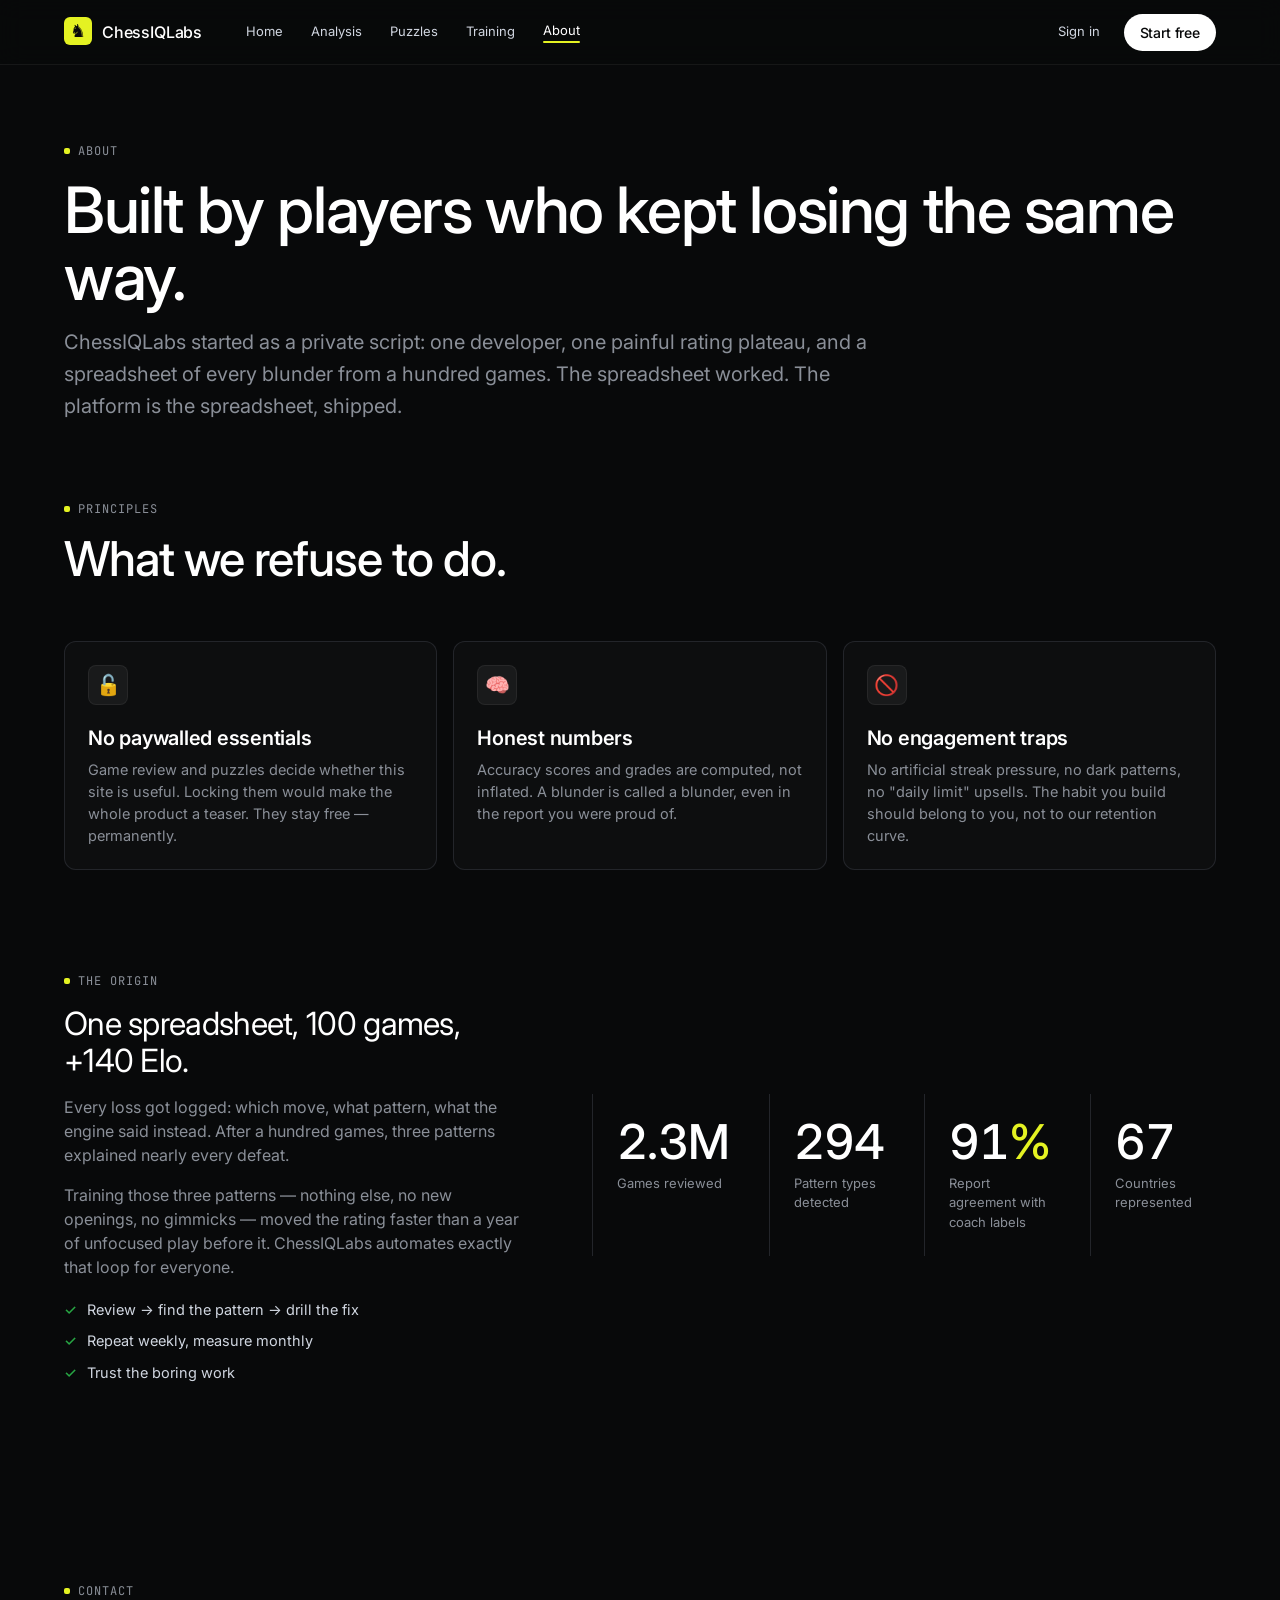
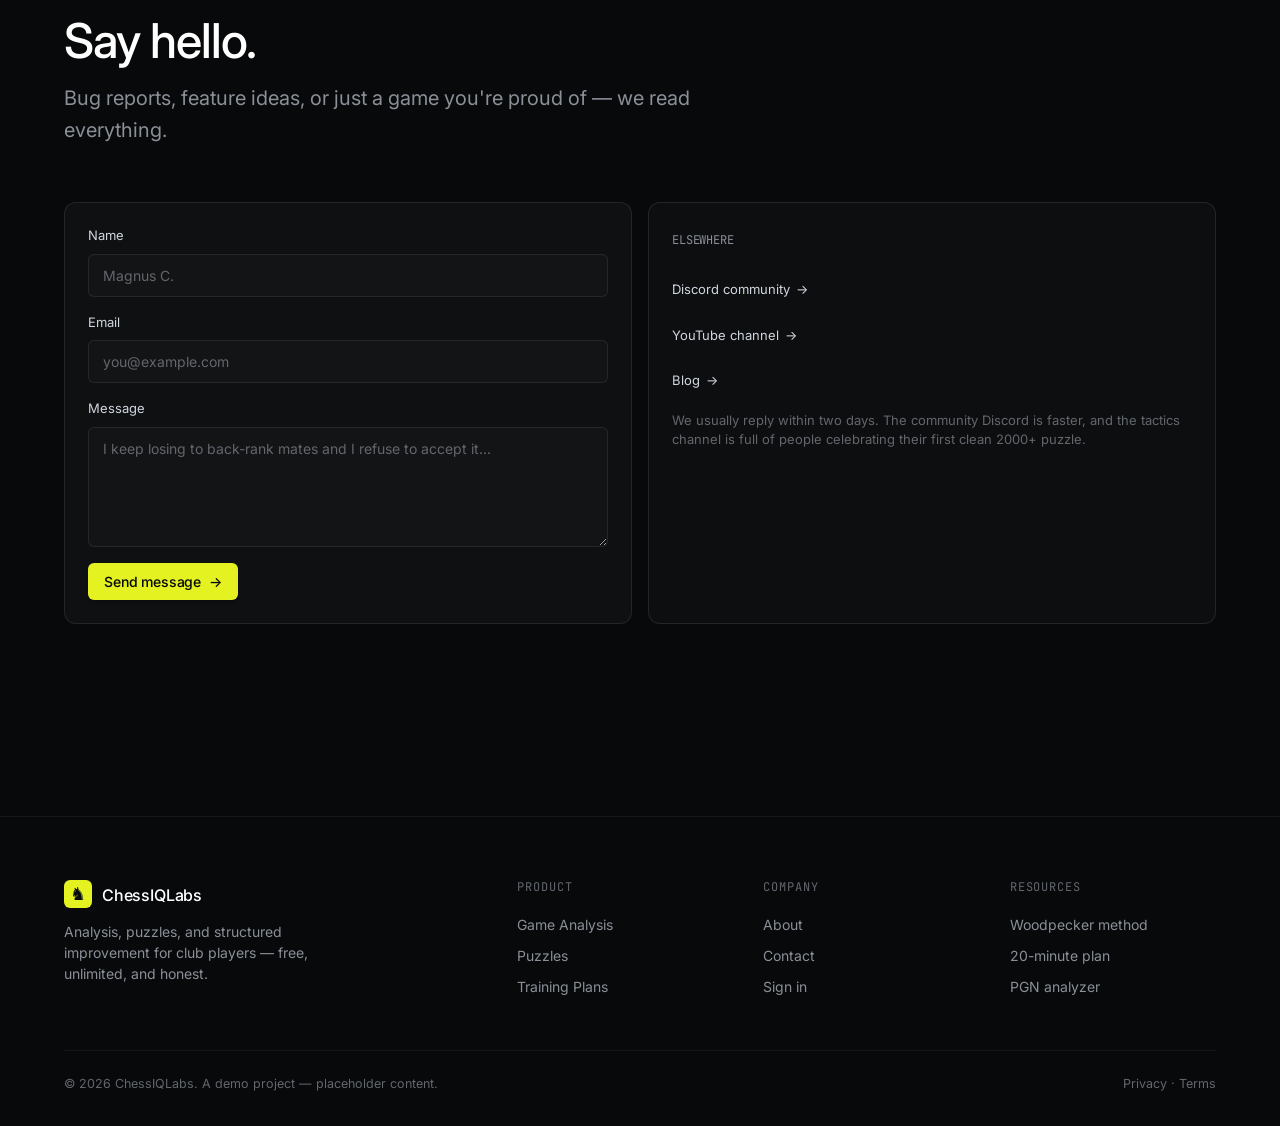
==== commit 90561472: "Remove pricing page and references" ====
--- a/about.html
+++ b/about.html
@@ -21,7 +21,6 @@
         <a href="analysis.html">Analysis</a>
         <a href="puzzles.html">Puzzles</a>
         <a href="training.html">Training</a>
-        <a href="pricing.html">Pricing</a>
         <a href="about.html" class="active">About</a>
       </nav>
       <div class="nav-spacer"></div>
@@ -37,7 +36,6 @@
     <a href="analysis.html">Analysis</a>
     <a href="puzzles.html">Puzzles</a>
     <a href="training.html">Training</a>
-    <a href="pricing.html">Pricing</a>
     <a href="about.html" class="active">About</a>
     <a href="analysis.html" class="btn btn-lime">Start free</a>
   </div>
@@ -155,7 +153,6 @@
           <a href="analysis.html">Game Analysis</a>
           <a href="puzzles.html">Puzzles</a>
           <a href="training.html">Training Plans</a>
-          <a href="pricing.html">Pricing</a>
         </div>
         <div class="footer-col">
           <h4>Company</h4>
--- a/css/style.css
+++ b/css/style.css
@@ -1003,61 +1003,6 @@
 }
 
 /* ============================================================
-   PRICING
-   ============================================================ */
-.pricing-grid {
-  display: grid;
-  grid-template-columns: repeat(3, 1fr);
-  gap: 16px;
-  align-items: stretch;
-}
-.price-card {
-  display: flex;
-  flex-direction: column;
-  position: relative;
-}
-.price-card.popular {
-  background: var(--color-carbon);
-  box-shadow: inset 0 0 0 1px rgba(228,242,34,.5), var(--shadow-xl);
-}
-.pop-tag {
-  position: absolute;
-  top: -12px; left: 24px;
-  background: var(--color-acid-lime);
-  color: var(--color-void);
-  font-size: 11px;
-  font-weight: 510;
-  letter-spacing: .06em;
-  text-transform: uppercase;
-  border-radius: var(--radius-pills);
-  padding: 4px 12px;
-}
-.price-num {
-  font-size: 44px;
-  font-weight: 510;
-  letter-spacing: -0.022em;
-  color: var(--color-paper);
-  line-height: 1;
-  margin: 12px 0 4px;
-}
-.price-num small { font-size: 15px; color: var(--color-fog); font-weight: 400; letter-spacing: 0; }
-.price-sub { font-size: 13px; color: var(--color-fog); margin-bottom: 20px; }
-.price-card .check-list { margin-bottom: 24px; }
-.price-card .btn { margin-top: auto; width: 100%; }
-
-.compare-table { width: 100%; border-collapse: collapse; font-size: 14px; }
-.compare-table th, .compare-table td {
-  padding: 12px 16px;
-  text-align: left;
-  border-bottom: 1px solid rgba(255,255,255,.06);
-}
-.compare-table th { color: var(--color-paper); font-weight: 510; font-size: 13px; }
-.compare-table td { color: var(--color-fog); }
-.compare-table td.yes { color: var(--color-pulse-green); }
-.compare-table td.no { color: var(--color-ash); }
-.compare-table tr:last-child td { border-bottom: 0; }
-
-/* ============================================================
    TRAINING PAGE
    ============================================================ */
 .rail { position: relative; display: grid; gap: 16px; }
@@ -1179,7 +1124,6 @@
   .split { grid-template-columns: 1fr; gap: 40px; }
   .split.rev .split-copy { order: 0; }
   .stats { grid-template-columns: repeat(2, 1fr); gap: 24px; }
-  .pricing-grid { grid-template-columns: 1fr; max-width: 480px; margin: 0 auto; }
   .footer-grid { grid-template-columns: 1fr 1fr; }
   .section { padding: 64px 0; }
   .steps { grid-template-columns: 1fr; gap: 32px; }
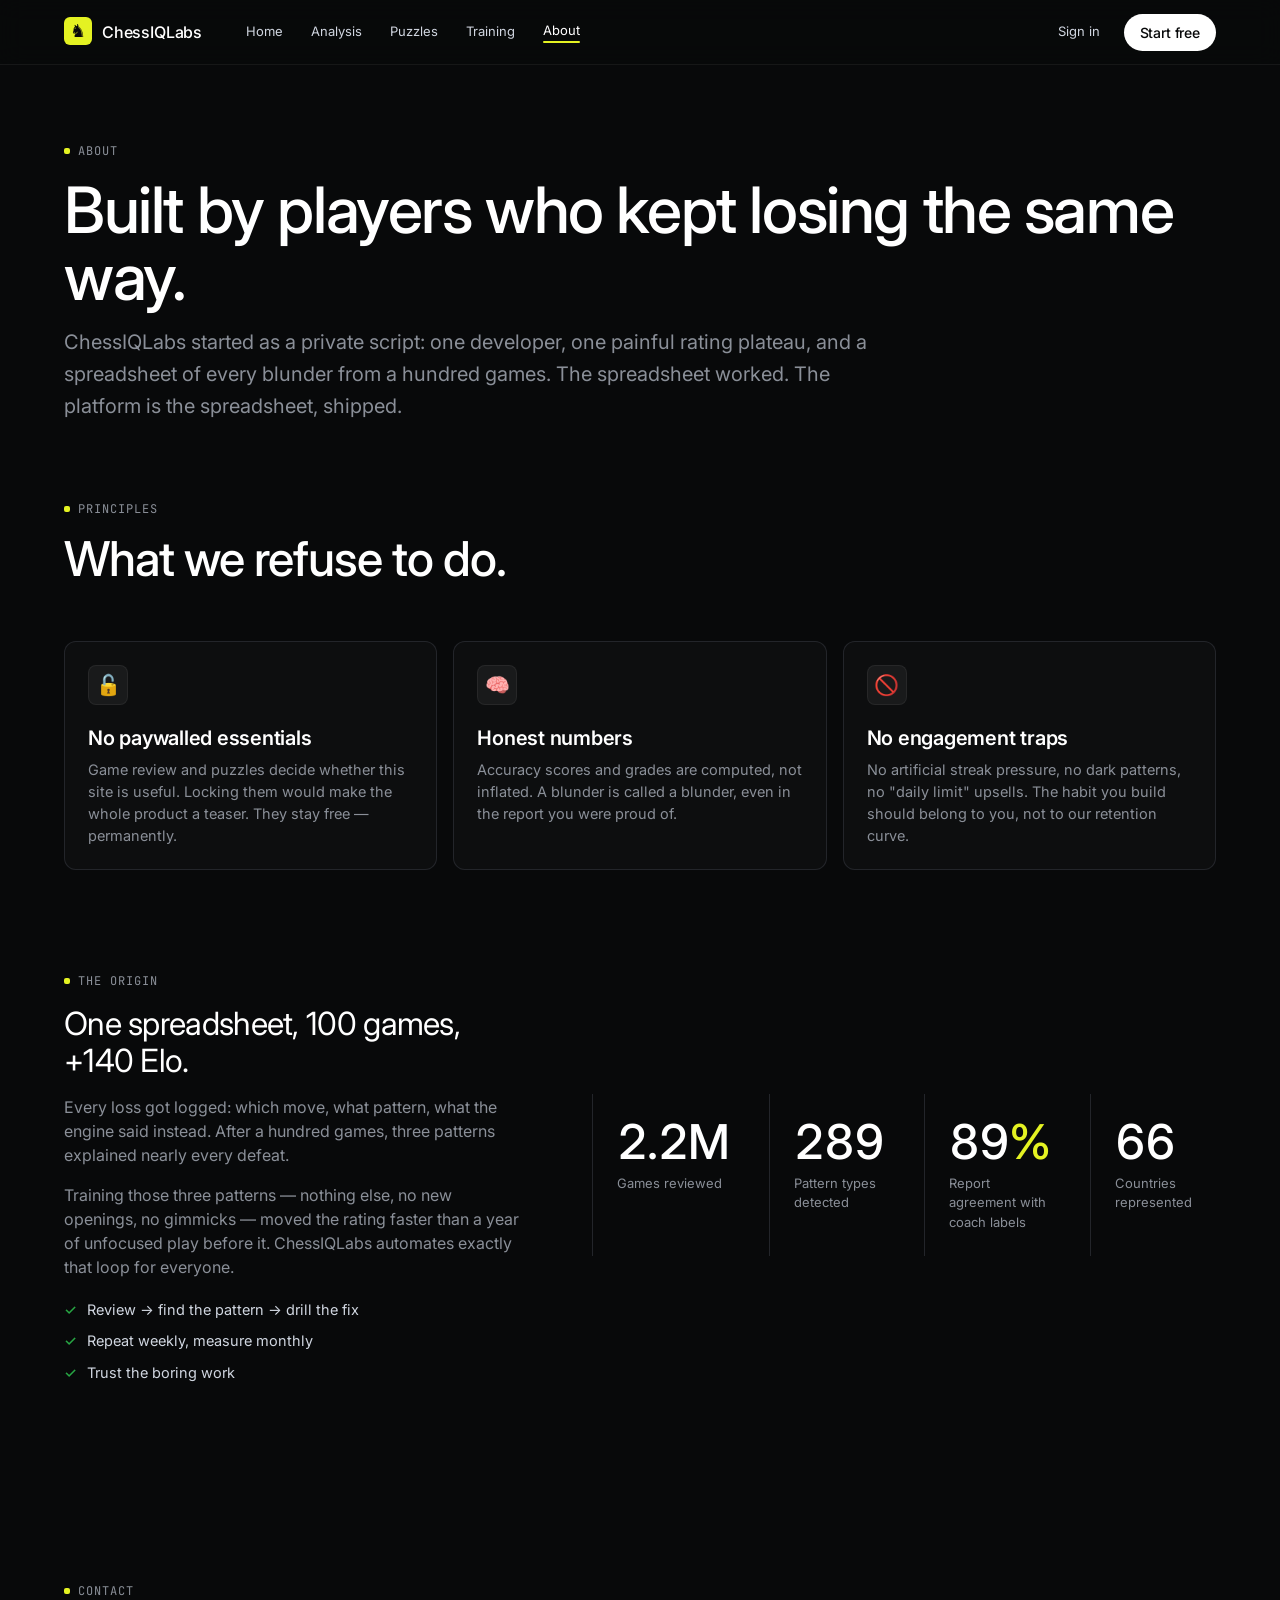
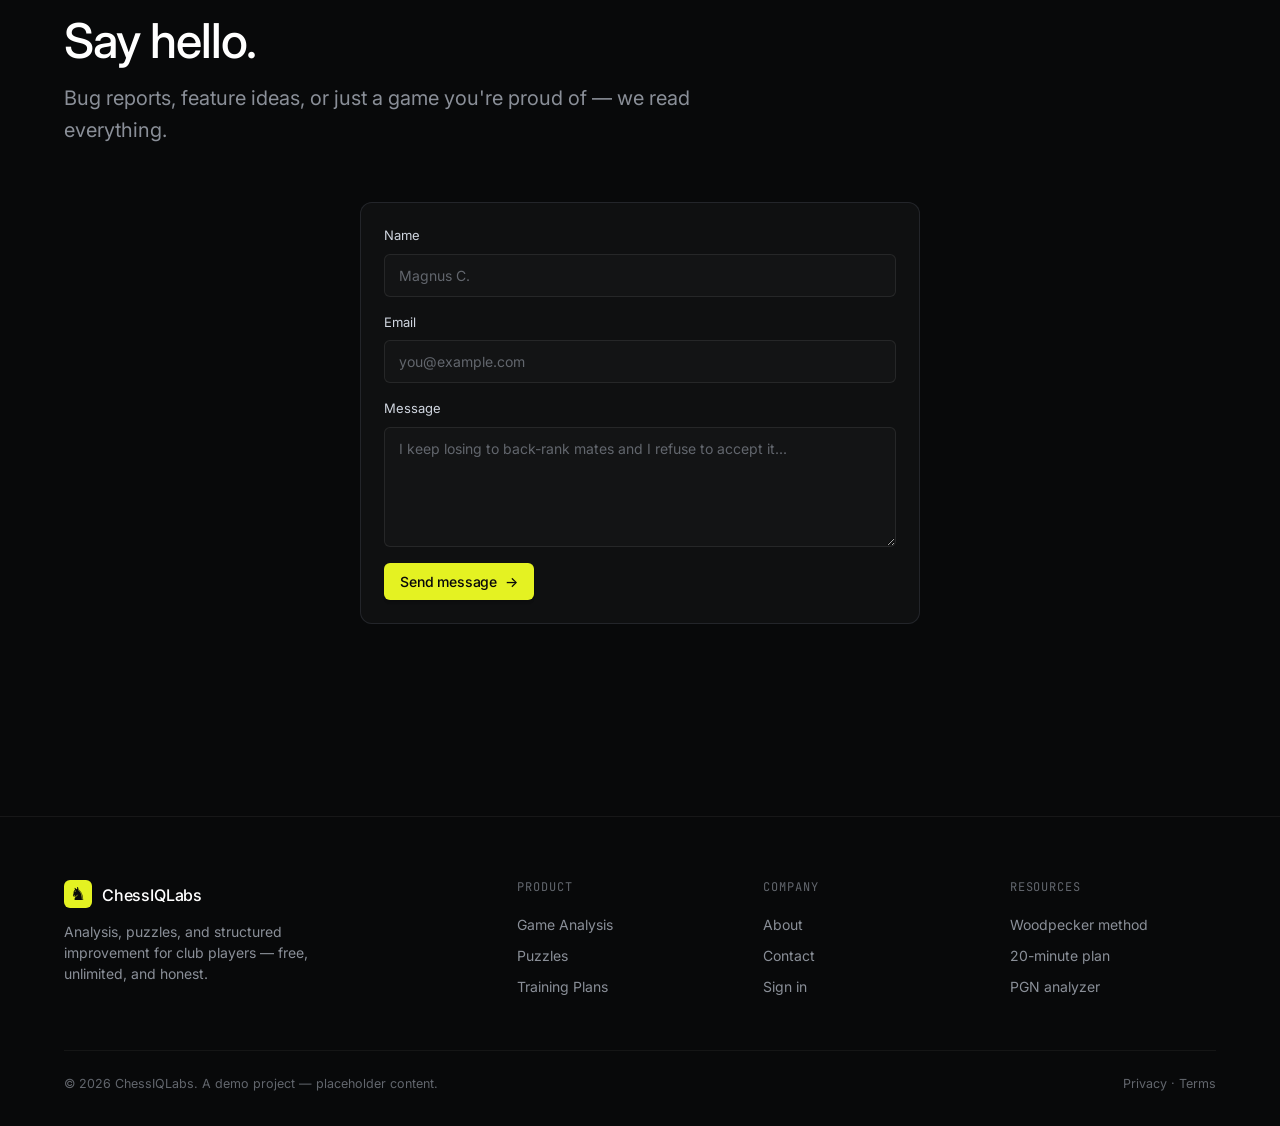
==== commit 9eb585b1: "Remove 'Elsewhere' card from contact section" ====
--- a/about.html
+++ b/about.html
@@ -109,8 +109,8 @@
           <h2 class="h-section">Say hello.</h2>
           <p class="lead">Bug reports, feature ideas, or just a game you're proud of — we read everything.</p>
         </div>
-        <div class="grid-2">
-          <form class="form-card reveal" id="contact-form">
+        <div style="display: flex; justify-content: center">
+          <form class="form-card reveal" id="contact-form" style="width: 100%; max-width: 560px">
             <div class="field">
               <label for="cf-name">Name</label>
               <input class="input" id="cf-name" type="text" placeholder="Magnus C." required />
@@ -125,17 +125,6 @@
             </div>
             <button class="btn btn-lime" type="submit">Send message <span class="arrow">→</span></button>
           </form>
-          <div class="card reveal" style="--reveal-delay:.08s">
-            <span class="mono">ELSEWHERE</span>
-            <div style="margin-top:14px; display:grid; gap:10px">
-              <a href="#" class="card-link">Discord community <span class="arrow">→</span></a>
-              <a href="#" class="card-link">YouTube channel <span class="arrow">→</span></a>
-              <a href="#" class="card-link">Blog <span class="arrow">→</span></a>
-            </div>
-            <p style="font-size:13px; color:var(--color-ash); margin-top:20px">
-              We usually reply within two days. The community Discord is faster, and the tactics channel is full of people celebrating their first clean 2000+ puzzle.
-            </p>
-          </div>
         </div>
       </div>
     </section>
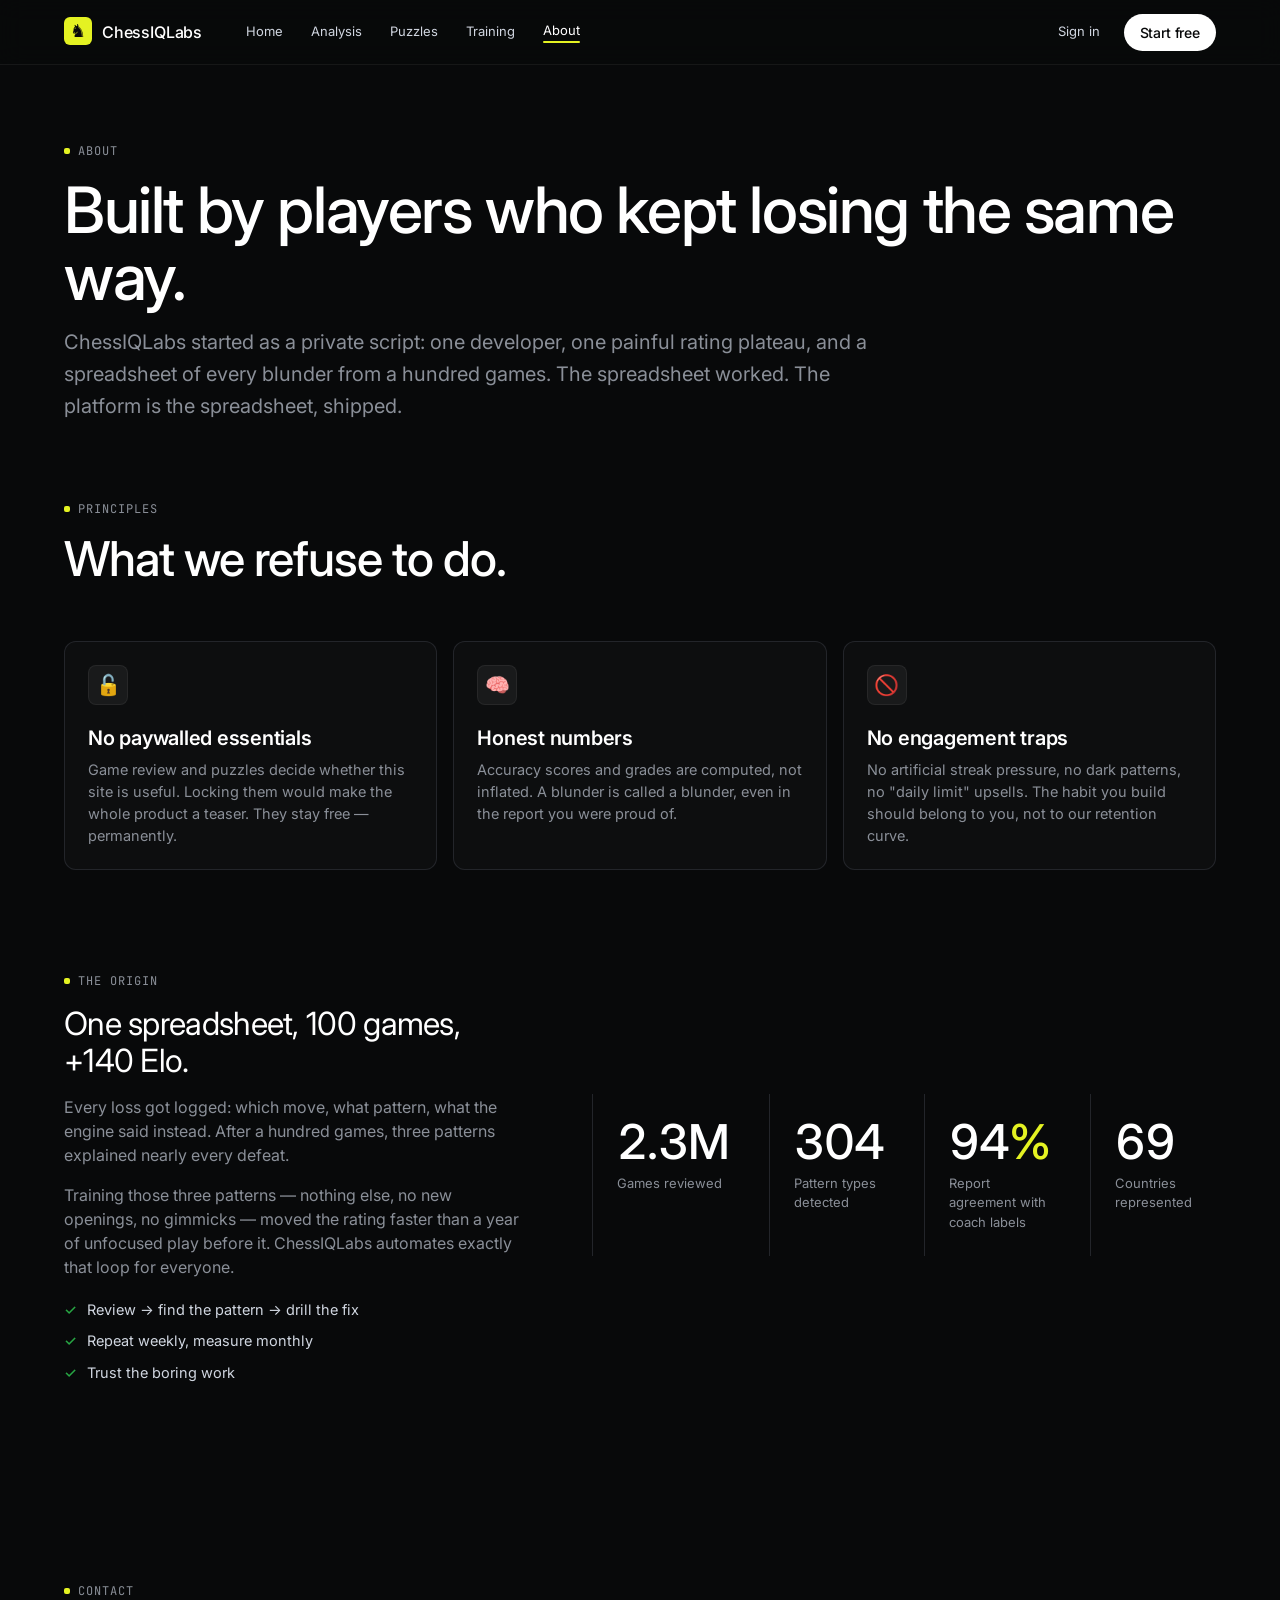
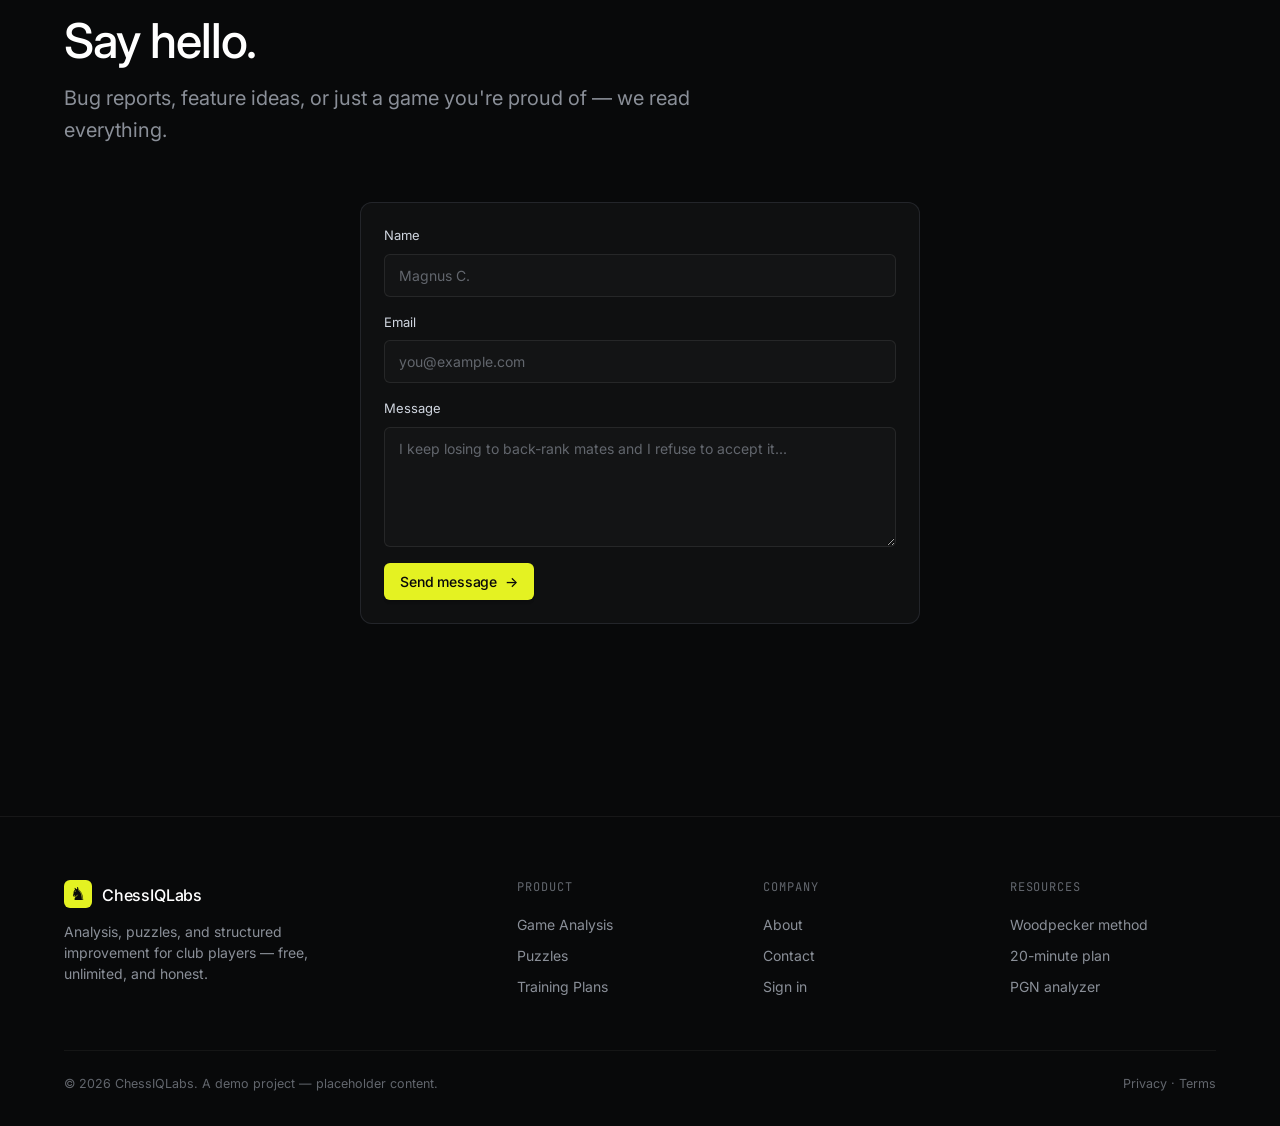
==== commit ef9d0144: "Animation v5: revive never repositions, type-aware plausible fallback slides, cache-busted assets" ====
--- a/about.html
+++ b/about.html
@@ -9,7 +9,7 @@
   <link rel="preconnect" href="https://fonts.googleapis.com" />
   <link rel="preconnect" href="https://fonts.gstatic.com" crossorigin />
   <link href="https://fonts.googleapis.com/css2?family=Inter:wght@100..900&family=JetBrains+Mono:wght@400&display=swap" rel="stylesheet" />
-  <link rel="stylesheet" href="css/style.css" />
+  <link rel="stylesheet" href="css/style.css?v=5" />
 </head>
 <body data-page="about">
 
@@ -163,8 +163,8 @@
     </div>
   </footer>
 
-  <script src="js/chess.js"></script>
-  <script src="js/main.js"></script>
+  <script src="js/chess.js?v=5"></script>
+  <script src="js/main.js?v=5"></script>
   <script>
     // Contact form — demo only, no backend
     document.getElementById("contact-form").addEventListener("submit", function (e) {
--- a/css/style.css
+++ b/css/style.css
@@ -44,9 +44,9 @@
   --page-max-width: 1200px;
   --section-gap: 96px;
 
-  /* Board squares */
-  --sq-light: #c8ccc4;
-  --sq-dark: #4c5450;
+  /* Board squares — chess.com-style green board */
+  --sq-light: #ebecd0;
+  --sq-dark: #739552;
 }
 
 /* ---------- Reset / Base ---------- */
@@ -710,6 +710,7 @@
   width: 100%;
 }
 .board {
+  position: relative;
   display: grid;
   grid-template-columns: repeat(8, 1fr);
   grid-template-rows: repeat(8, 1fr);
@@ -766,24 +767,47 @@
 }
 .sq .coord {
   position: absolute;
-  font-size: 8.5cqw;
+  font-size: 10px;      /* fallback for browsers without container queries */
+  font-size: 2.8cqw;    /* ~10px on a 380px board — chess.com label size */
   font-weight: 510;
   font-family: var(--font-sans);
-  opacity: .8;
+  opacity: .9;
   pointer-events: none;
 }
-.sq .coord.file { bottom: 2%; right: 5%; }
+.sq .coord.file { bottom: 3%; right: 5%; }
 .sq .coord.rank { top: 3%; left: 5%; }
-.sq.light .coord { color: var(--sq-dark); }
-.sq.dark .coord { color: var(--sq-light); }
+.sq.light .coord { color: #739552; }
+.sq.dark .coord { color: #ebecd0; }
 
 .piece {
-  font-size: 10.5cqw;
+  font-size: 40px;      /* fallback for browsers without container queries */
+  font-size: 10.5cqw;   /* fallback glyph sizing */
   line-height: 1;
-  z-index: 2;
   pointer-events: none;
-  transition: transform .15s ease;
   font-family: "Segoe UI Symbol", "Noto Sans Symbols 2", var(--font-sans);
+}
+
+/* Animated piece layer — pieces live on the board, not in squares,
+   so transforms slide them smoothly between positions */
+.bpiece {
+  position: absolute;
+  top: 0;
+  left: 0;
+  width: 12.5%;
+  height: 12.5%;
+  display: grid;
+  place-items: center;
+  pointer-events: none;
+  z-index: 3;
+  transition: transform .24s cubic-bezier(.25, .9, .35, 1), opacity .2s ease;
+  will-change: transform;
+}
+.bpiece.enter { opacity: 0; transition: transform .24s cubic-bezier(.25,.9,.35,1), opacity .25s ease; }
+.bpiece.exit  { opacity: 0; }
+.bpiece .piece-img {
+  width: 88%;
+  height: 88%;
+  user-select: none;
 }
 .piece.white {
   color: #fafaf7;
@@ -793,7 +817,6 @@
   color: #17191b;
   text-shadow: 0 0 2px rgba(230,235,230,.35), 0 0 4px rgba(230,235,230,.18);
 }
-.sq.sel .piece { transform: scale(1.08); }
 
 .board-legend {
   display: flex;
@@ -873,6 +896,30 @@
 .g-ok { background: var(--color-fog); }
 .g-mistake { background: #e2a33d; }
 .g-blunder { background: var(--color-coral-red); }
+
+/* Chess.com-style move grade badges */
+.mv-badge {
+  width: 20px;
+  height: 20px;
+  border-radius: 50%;
+  display: inline-grid;
+  place-items: center;
+  color: #fff;
+  font-size: 10px;
+  font-weight: 600;
+  font-family: var(--font-sans);
+  letter-spacing: 0;
+  flex-shrink: 0;
+  line-height: 1;
+}
+.mv-badge.b-brilliant { background: #26c2a3; }   /* teal "!!"  */
+.mv-badge.b-good     { background: #81b64c; }    /* green "✓"  */
+.mv-badge.b-ok       { background: #9cab8e; }    /* sage  "✓"  */
+.mv-badge.b-book     { background: #a88865; }    /* brown book */
+.mv-badge.b-mistake  { background: #e8a33d; }    /* orange "?" */
+.mv-badge.b-blunder  { background: #d9534f; }    /* red "??"   */
+.mv-badge.b-mate     { background: #f0f0f0; color: #111; } /* white "#" */
+.mv-badge.lg { width: 24px; height: 24px; font-size: 12px; }
 
 .analysis-controls {
   display: flex;
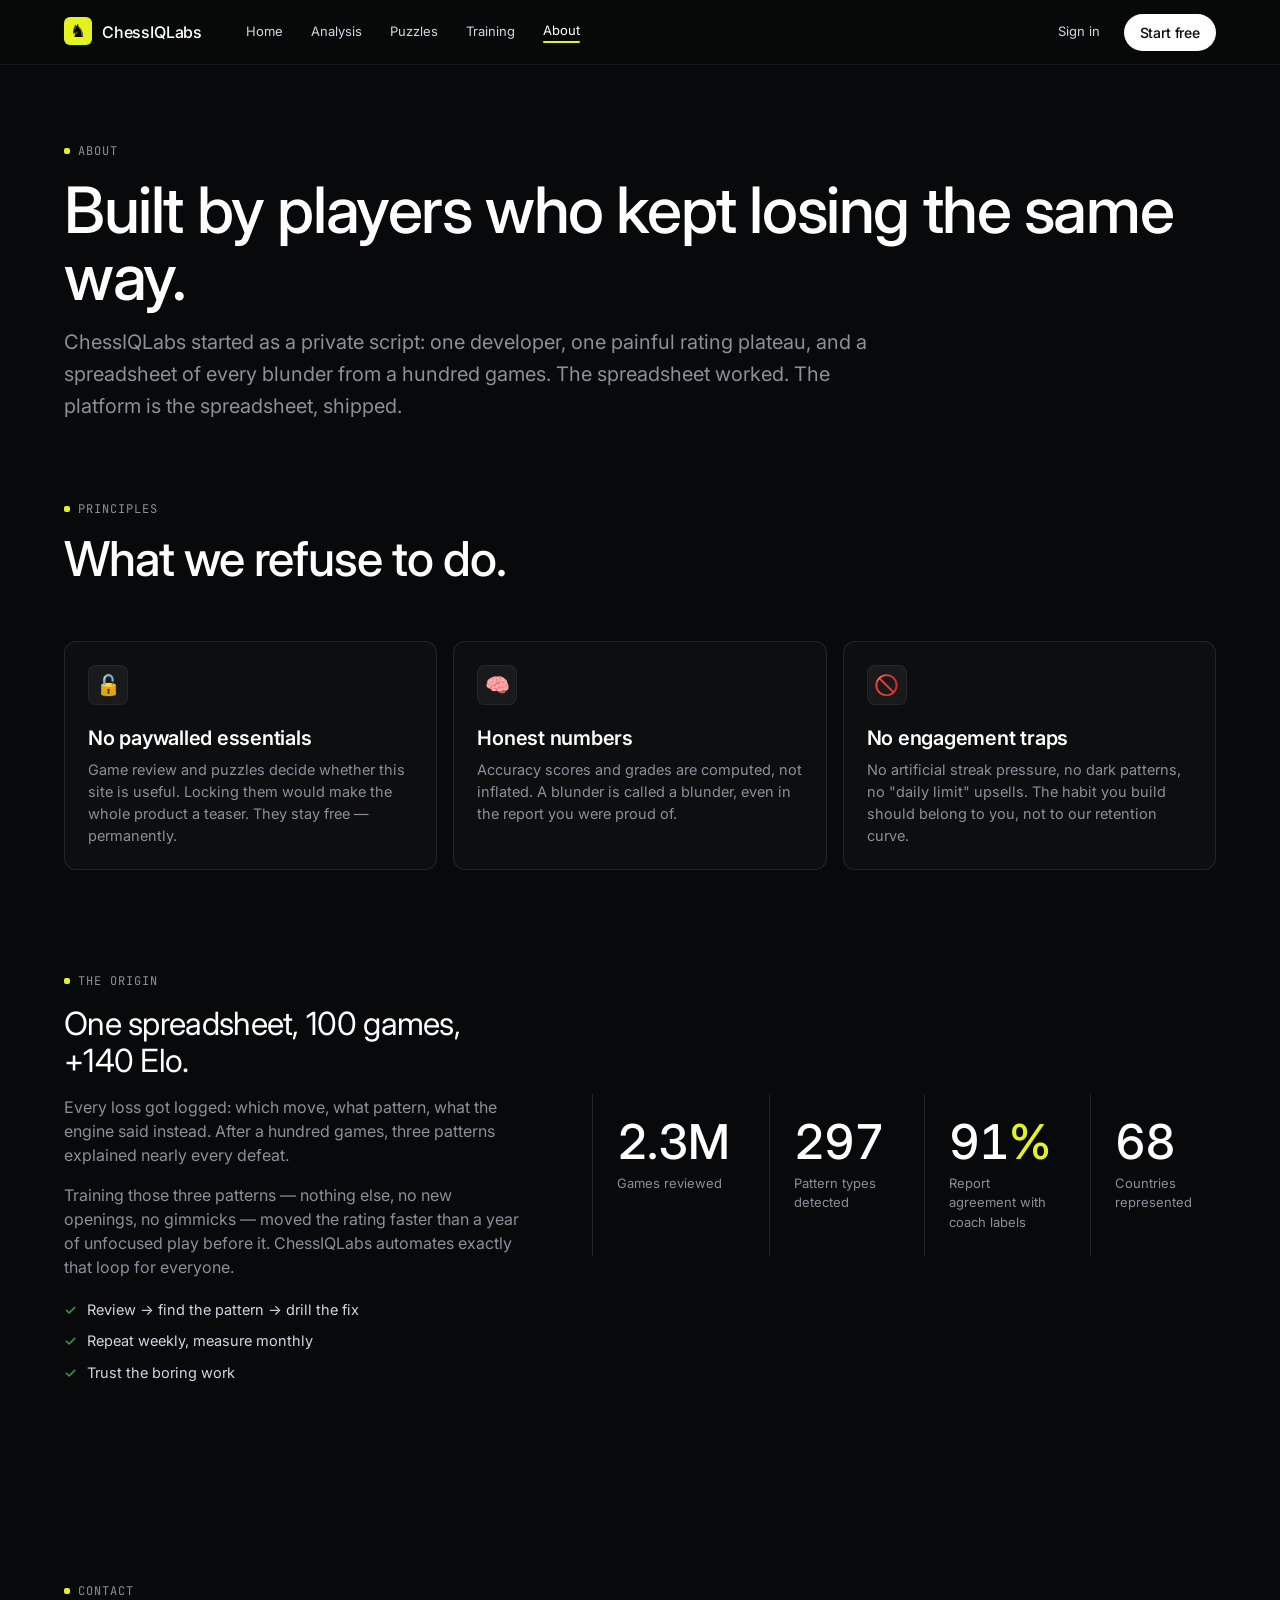
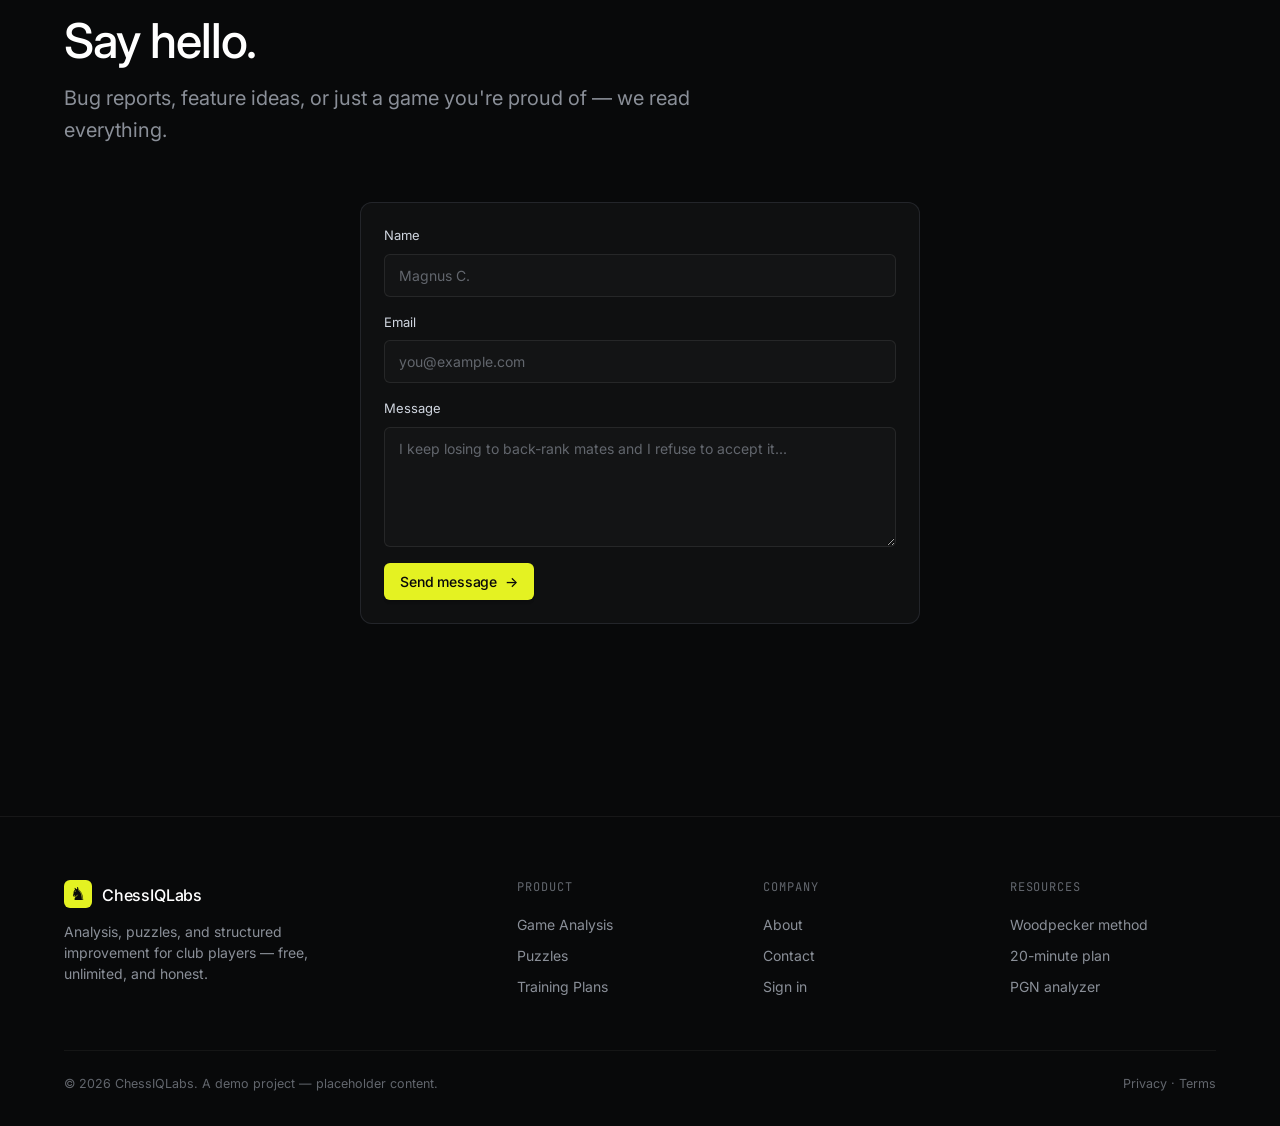
==== commit d653c0d9: "Fix wrong FEN at 3.d4 (missing e4 pawn) that made the pawn vanish; bump assets to v6" ====
--- a/about.html
+++ b/about.html
@@ -9,7 +9,7 @@
   <link rel="preconnect" href="https://fonts.googleapis.com" />
   <link rel="preconnect" href="https://fonts.gstatic.com" crossorigin />
   <link href="https://fonts.googleapis.com/css2?family=Inter:wght@100..900&family=JetBrains+Mono:wght@400&display=swap" rel="stylesheet" />
-  <link rel="stylesheet" href="css/style.css?v=5" />
+  <link rel="stylesheet" href="css/style.css?v=6" />
 </head>
 <body data-page="about">
 
@@ -163,8 +163,8 @@
     </div>
   </footer>
 
-  <script src="js/chess.js?v=5"></script>
-  <script src="js/main.js?v=5"></script>
+  <script src="js/chess.js?v=6"></script>
+  <script src="js/main.js?v=6"></script>
   <script>
     // Contact form — demo only, no backend
     document.getElementById("contact-form").addEventListener("submit", function (e) {
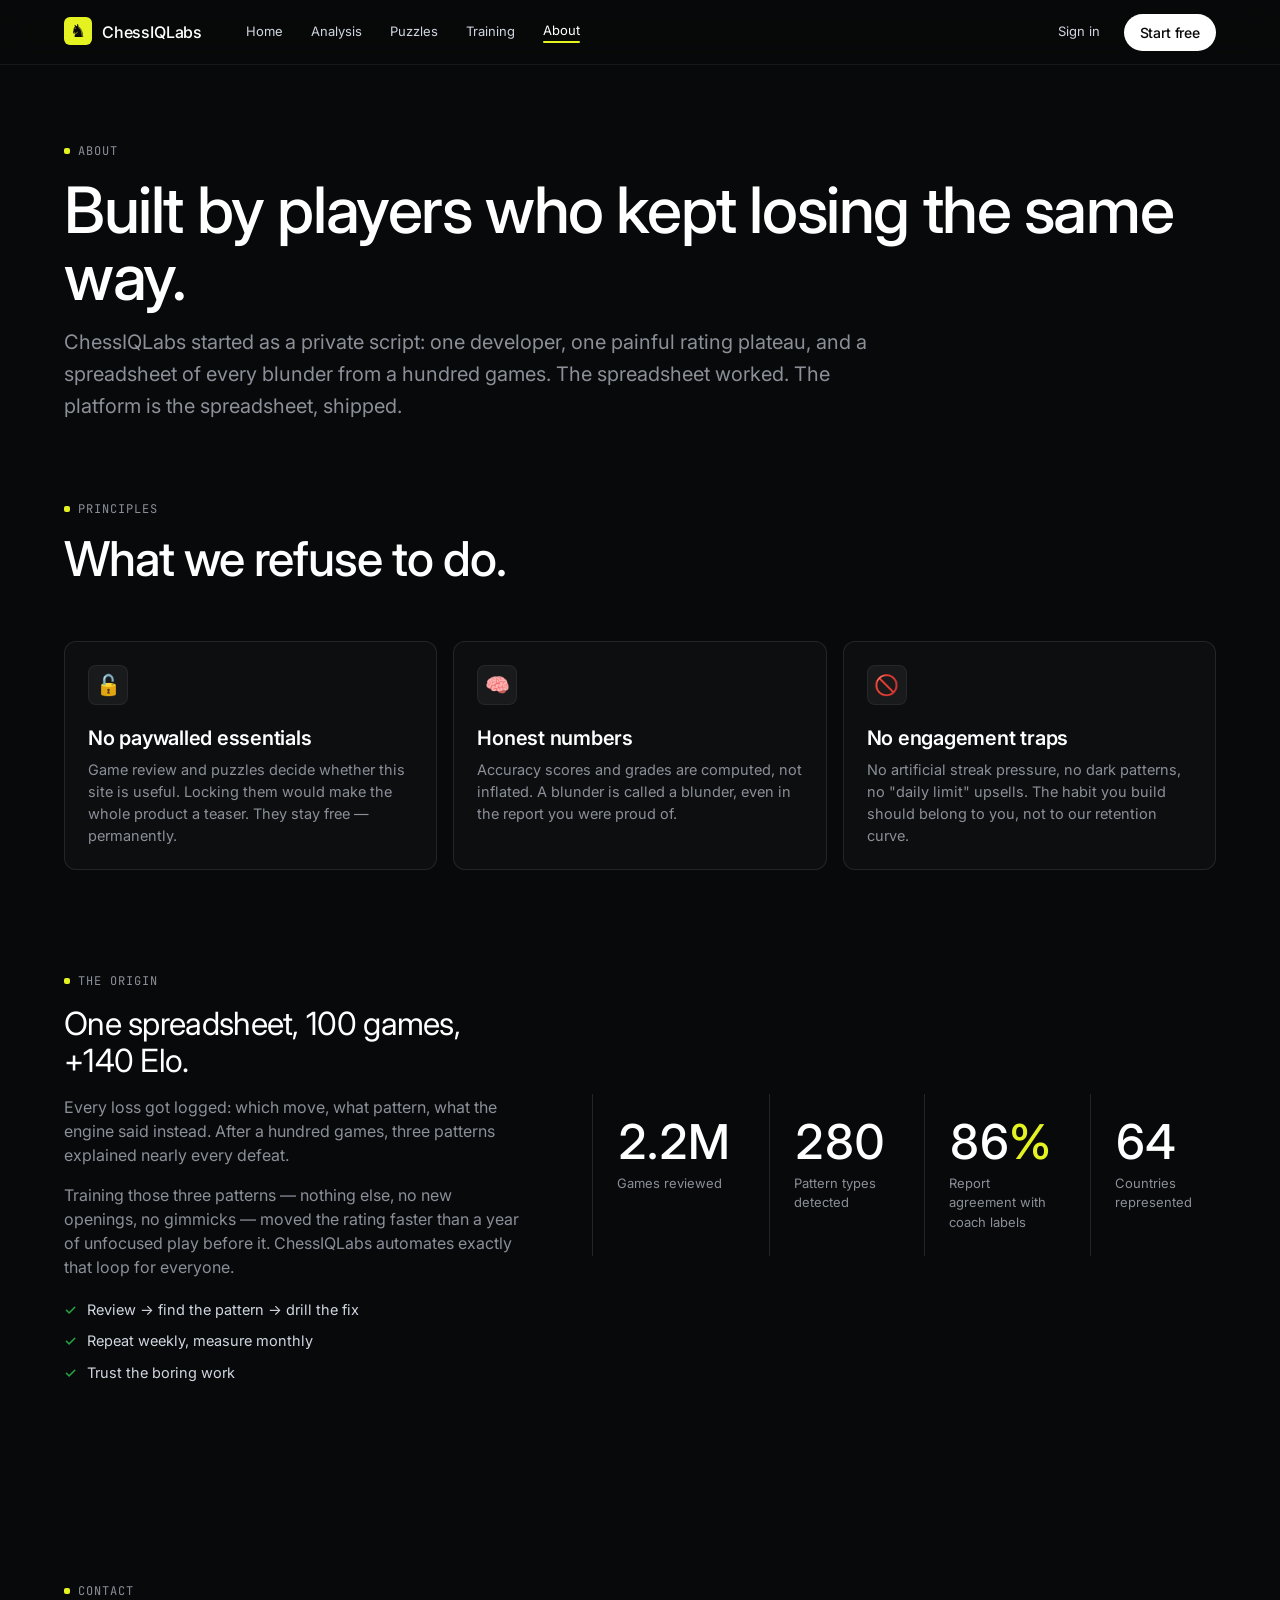
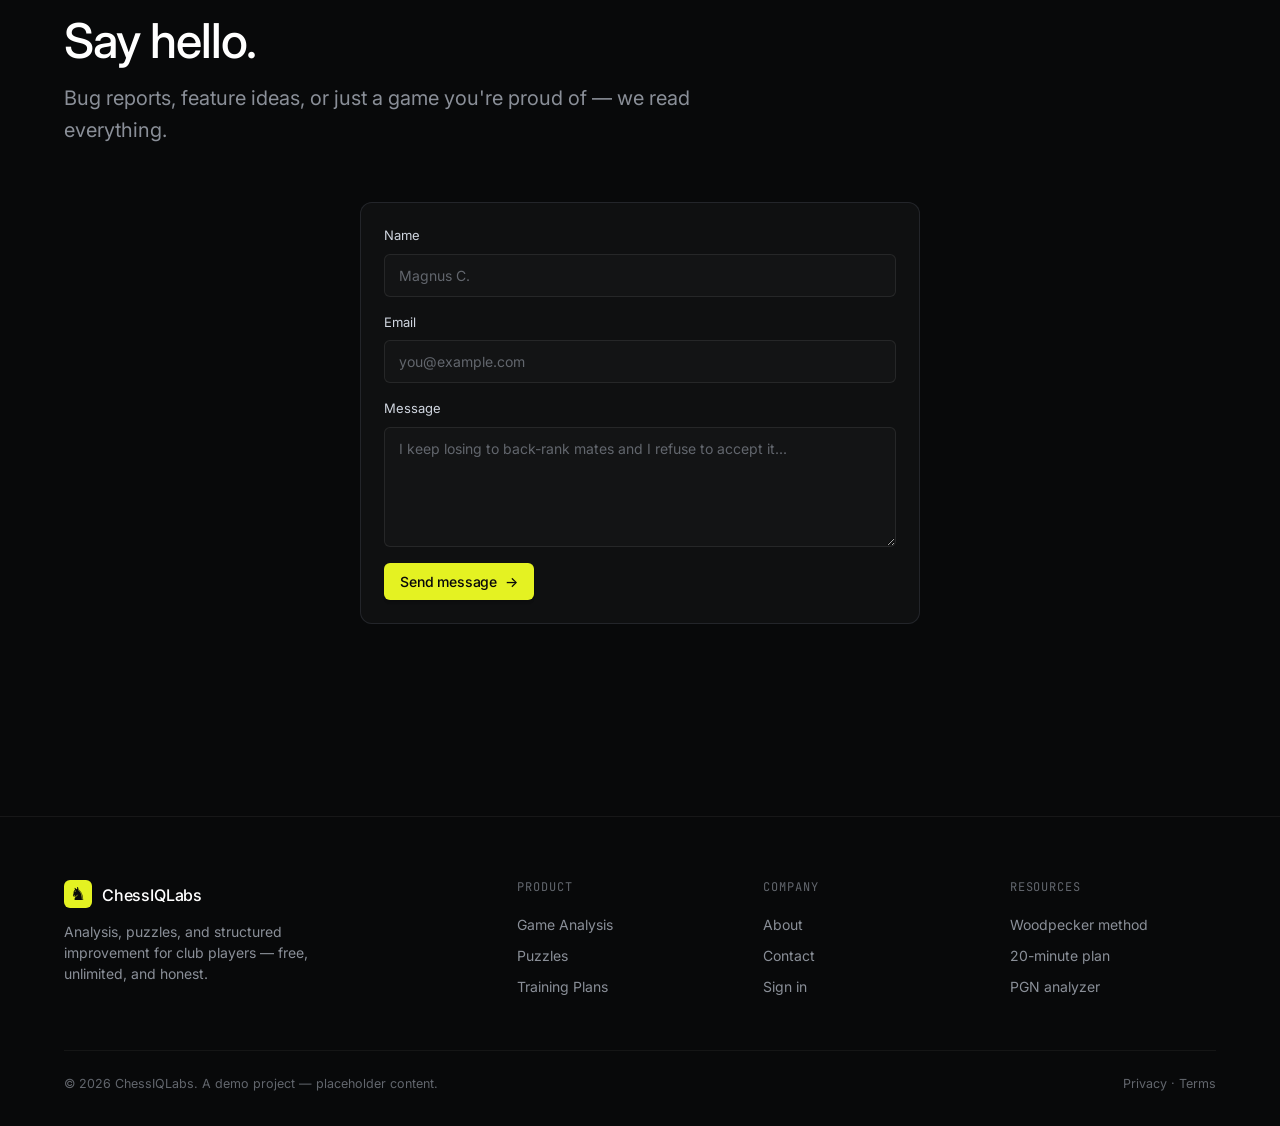
==== commit 58085bdb: "Build 7: visible build tag, console markers, correct castling rights at 12.O-O-O, assets v7" ====
--- a/about.html
+++ b/about.html
@@ -9,7 +9,7 @@
   <link rel="preconnect" href="https://fonts.googleapis.com" />
   <link rel="preconnect" href="https://fonts.gstatic.com" crossorigin />
   <link href="https://fonts.googleapis.com/css2?family=Inter:wght@100..900&family=JetBrains+Mono:wght@400&display=swap" rel="stylesheet" />
-  <link rel="stylesheet" href="css/style.css?v=6" />
+  <link rel="stylesheet" href="css/style.css?v=7" />
 </head>
 <body data-page="about">
 
@@ -163,8 +163,8 @@
     </div>
   </footer>
 
-  <script src="js/chess.js?v=6"></script>
-  <script src="js/main.js?v=6"></script>
+  <script src="js/chess.js?v=7"></script>
+  <script src="js/main.js?v=7"></script>
   <script>
     // Contact form — demo only, no backend
     document.getElementById("contact-form").addEventListener("submit", function (e) {
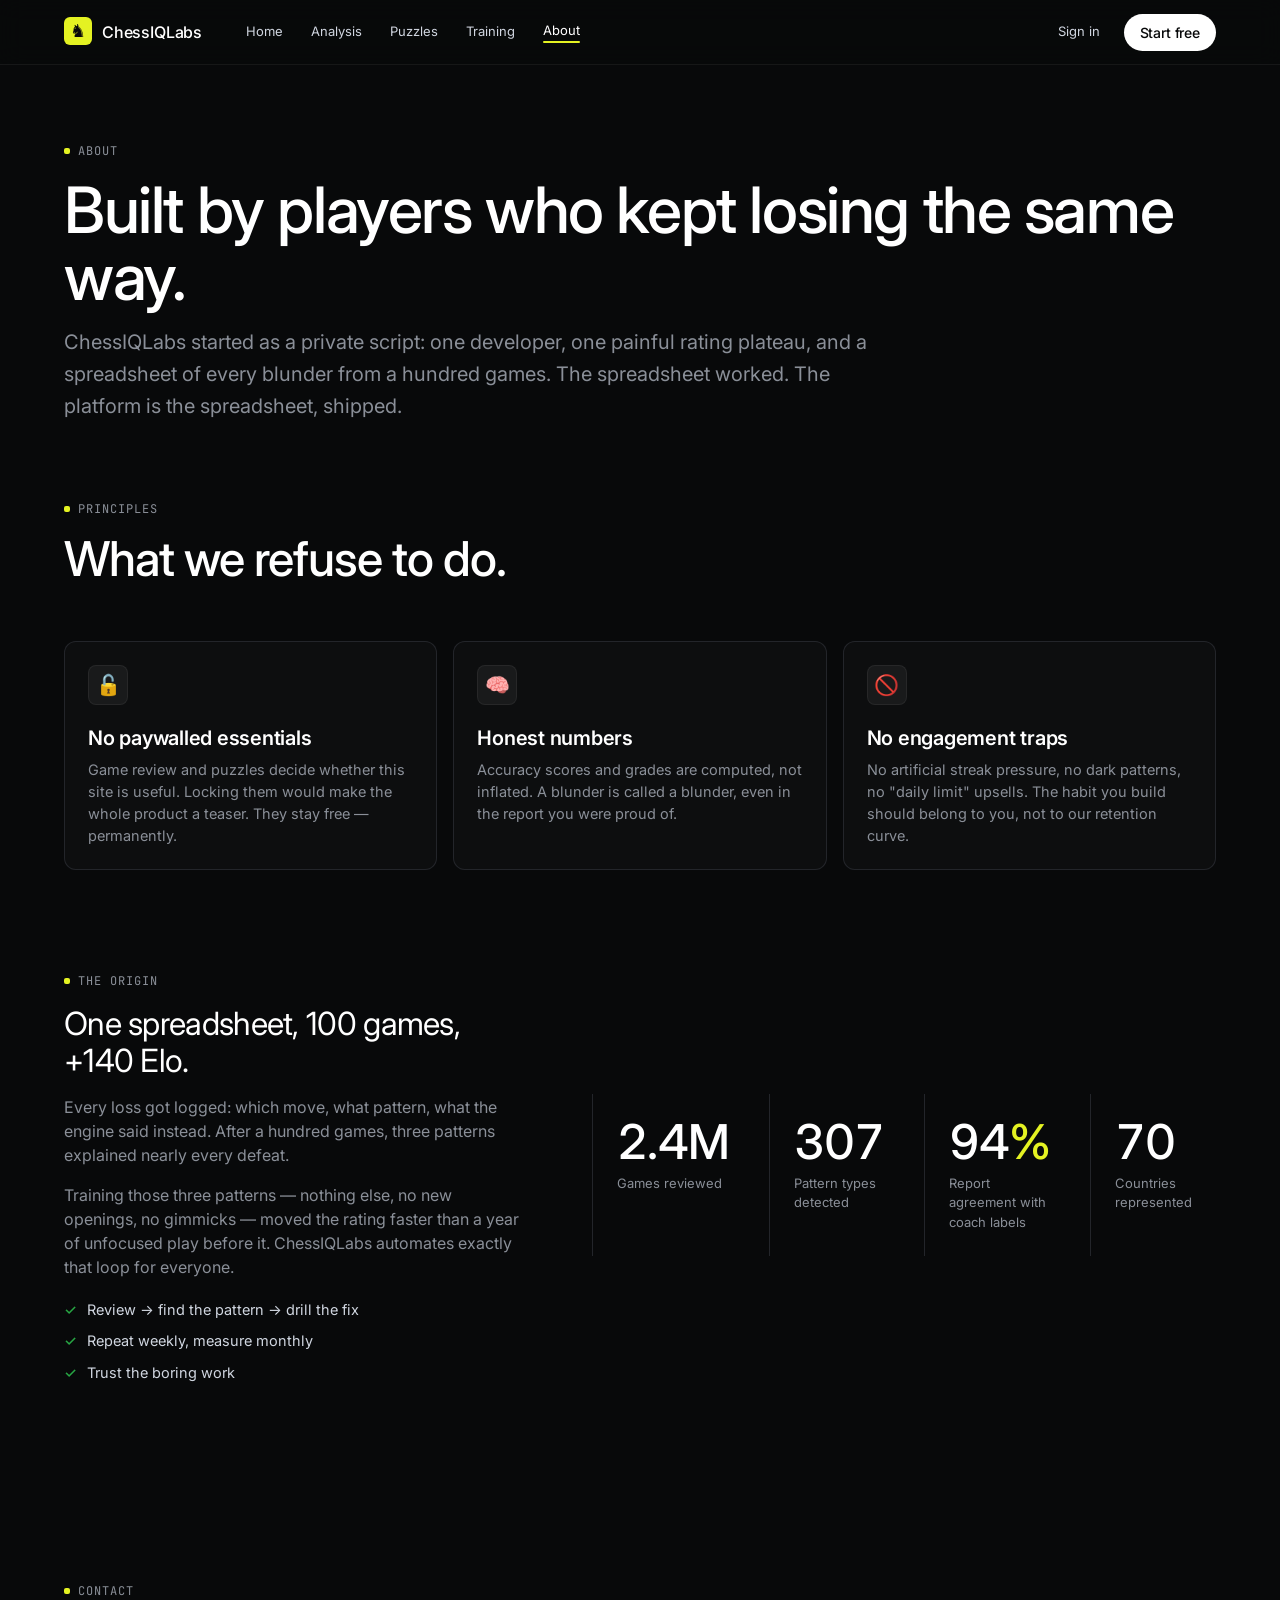
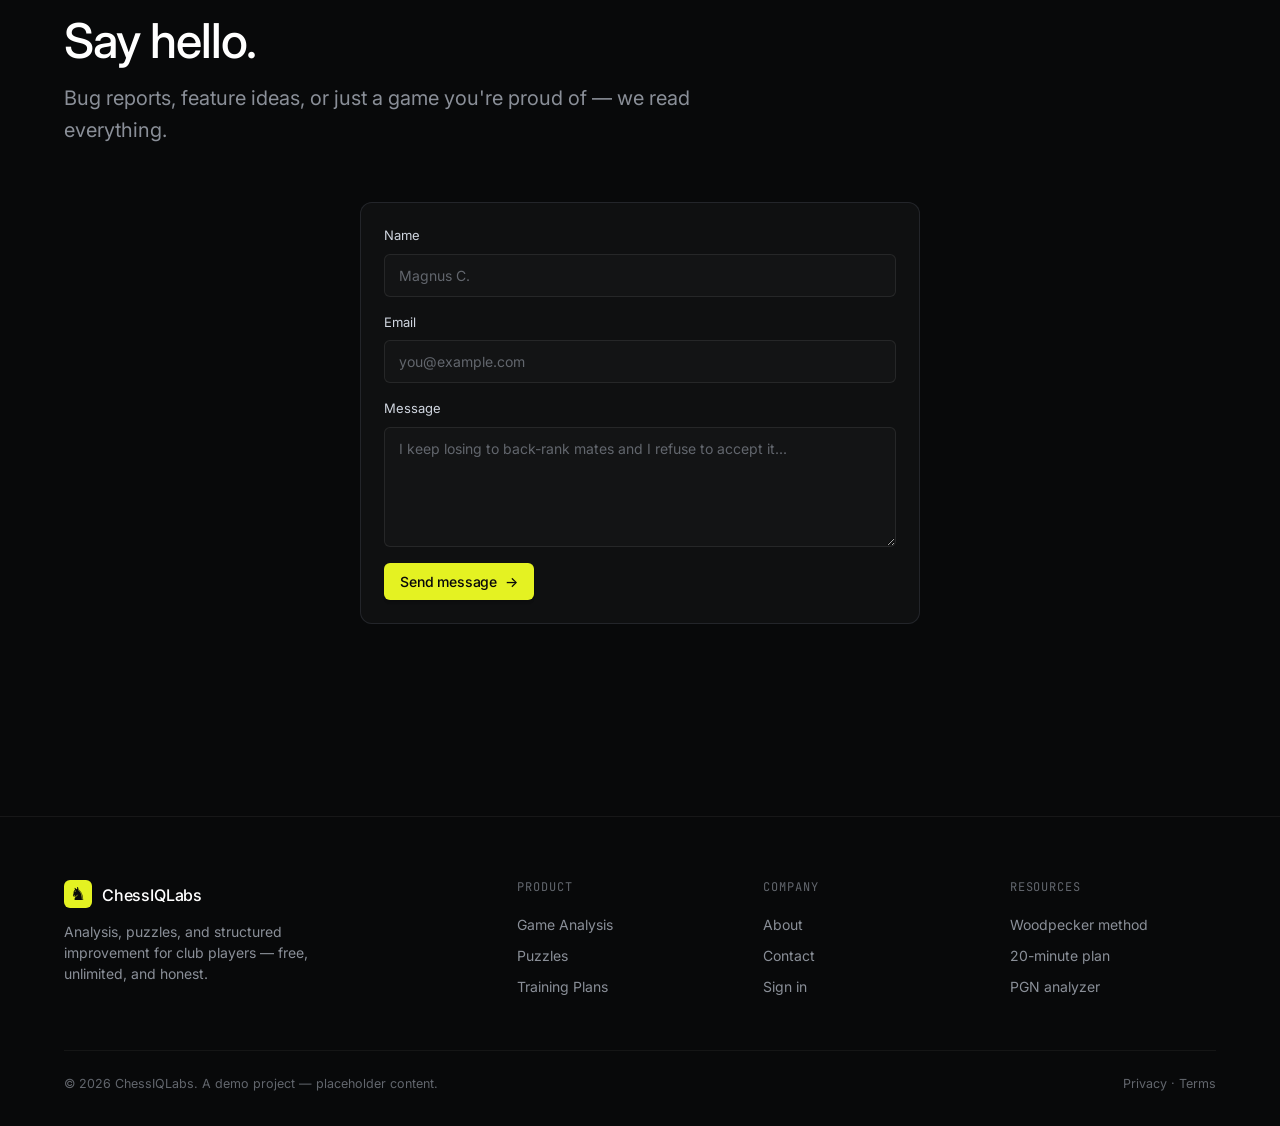
==== commit 36aea9ca: "Fix: exempt board piece movement from prefers-reduced-motion (was snapping every slide to teleport)" ====
--- a/about.html
+++ b/about.html
@@ -9,7 +9,7 @@
   <link rel="preconnect" href="https://fonts.googleapis.com" />
   <link rel="preconnect" href="https://fonts.gstatic.com" crossorigin />
   <link href="https://fonts.googleapis.com/css2?family=Inter:wght@100..900&family=JetBrains+Mono:wght@400&display=swap" rel="stylesheet" />
-  <link rel="stylesheet" href="css/style.css?v=7" />
+  <link rel="stylesheet" href="css/style.css?v=8" />
 </head>
 <body data-page="about">
 
@@ -163,8 +163,8 @@
     </div>
   </footer>
 
-  <script src="js/chess.js?v=7"></script>
-  <script src="js/main.js?v=7"></script>
+  <script src="js/chess.js?v=8"></script>
+  <script src="js/main.js?v=8"></script>
   <script>
     // Contact form — demo only, no backend
     document.getElementById("contact-form").addEventListener("submit", function (e) {
--- a/css/style.css
+++ b/css/style.css
@@ -1196,5 +1196,10 @@
     animation-iteration-count: 1 !important;
     transition-duration: .01ms !important;
   }
+  /* Piece movement is FUNCTIONAL information on a chessboard, not
+     decoration — keep the slide (shortened) so moves stay readable. */
+  .bpiece {
+    transition-duration: .18s !important;
+  }
   html { scroll-behavior: auto; }
 }
